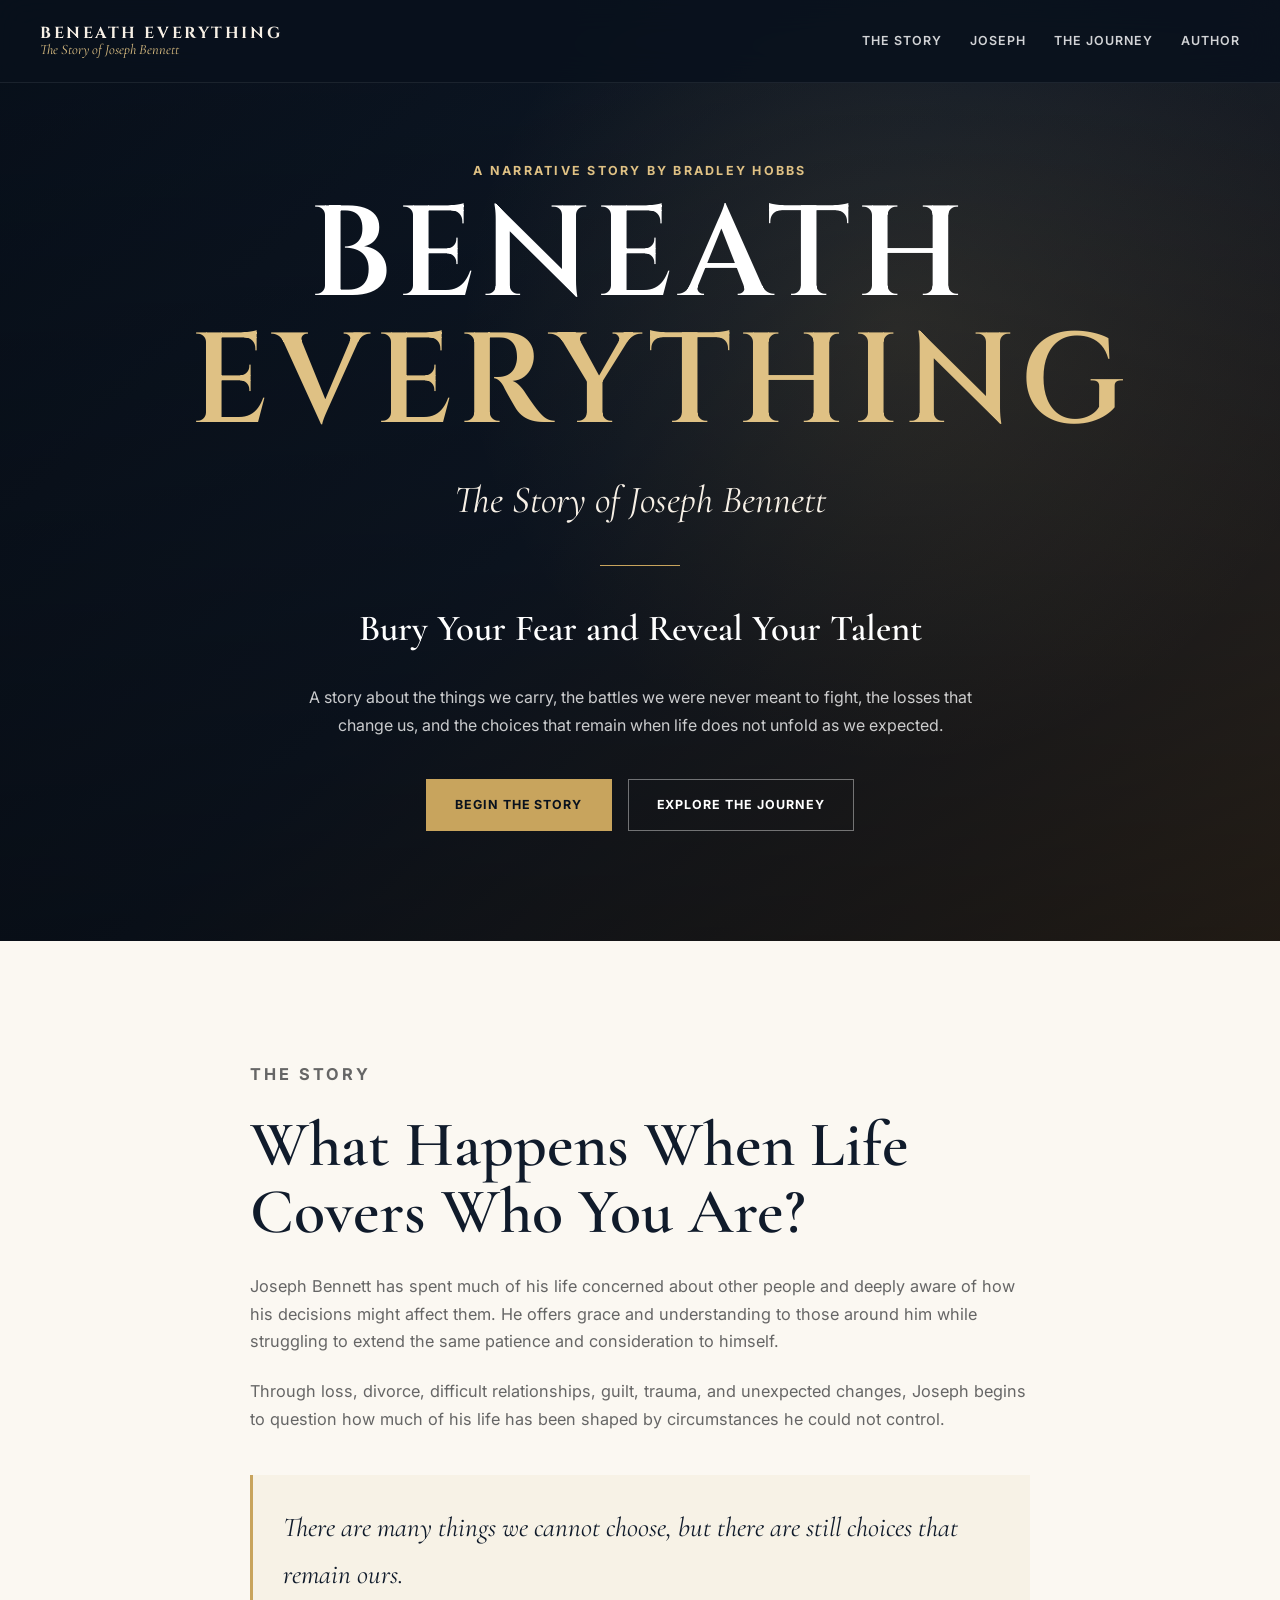
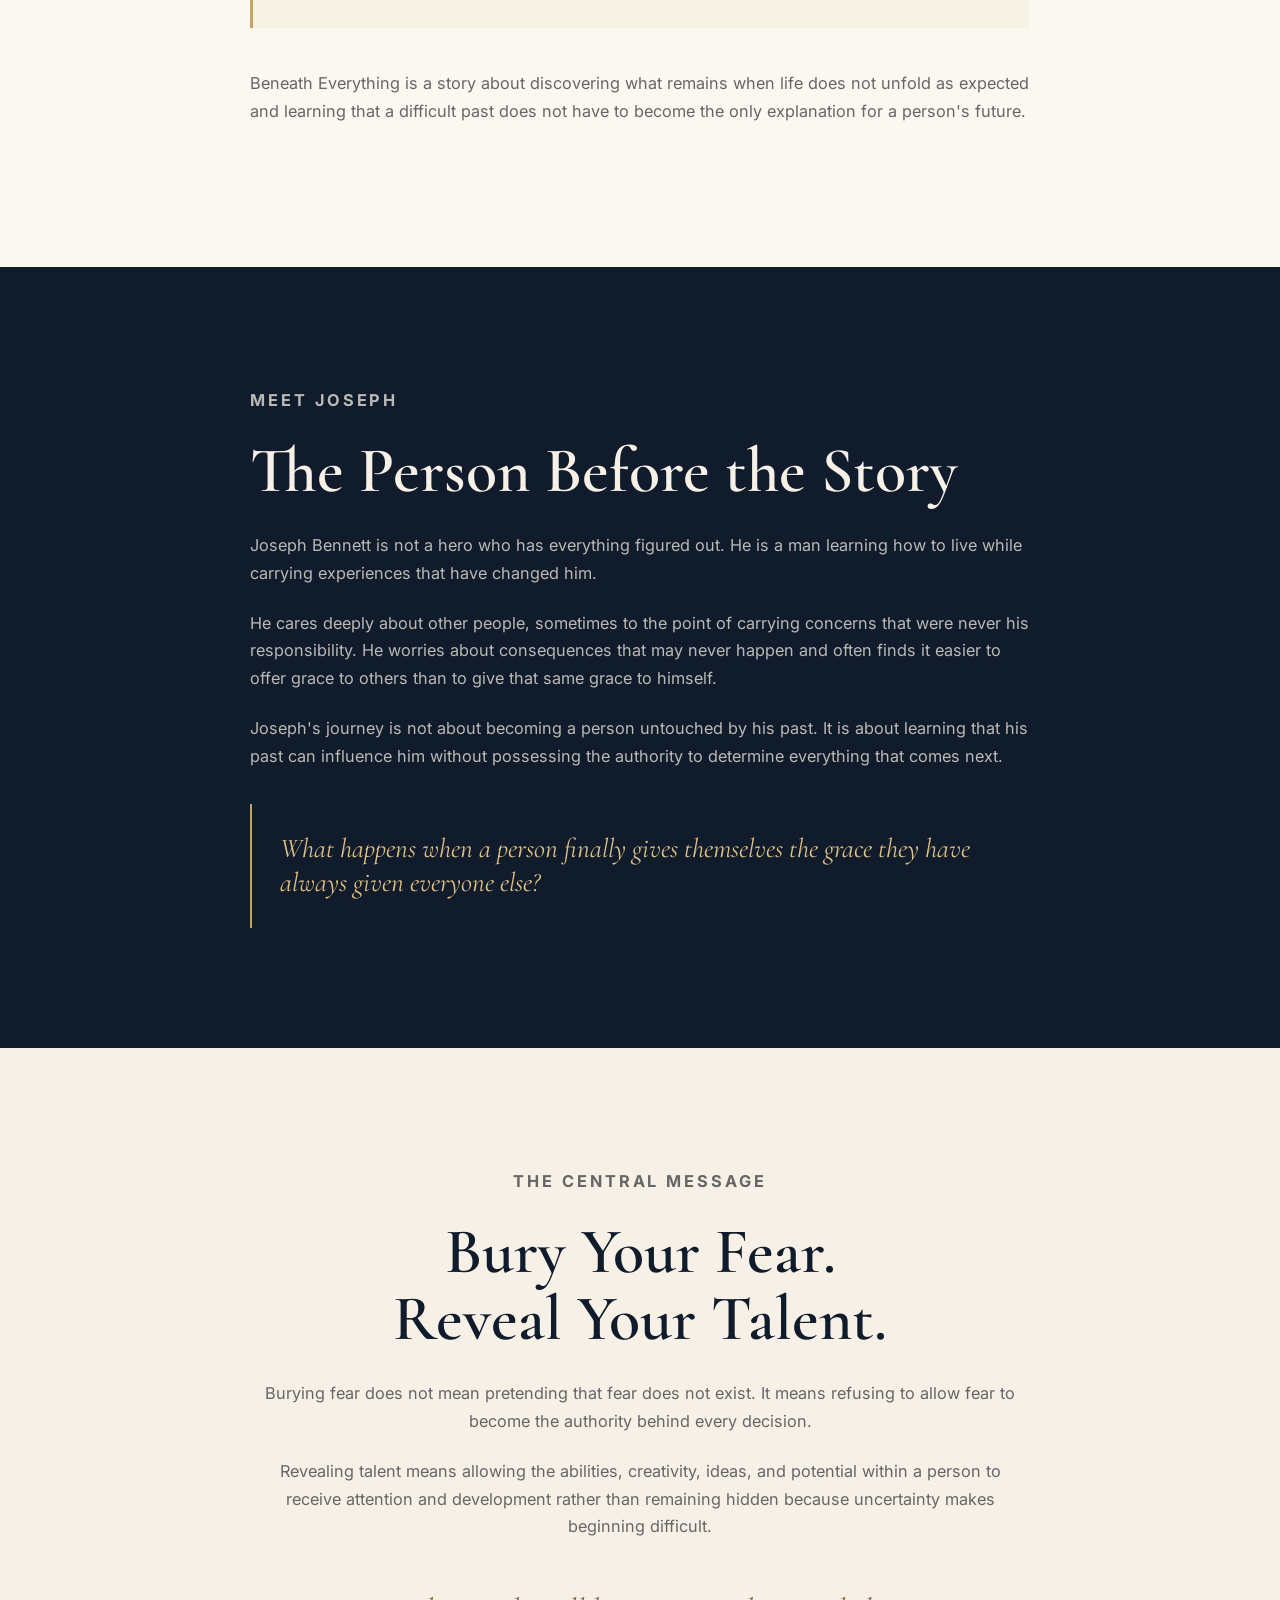
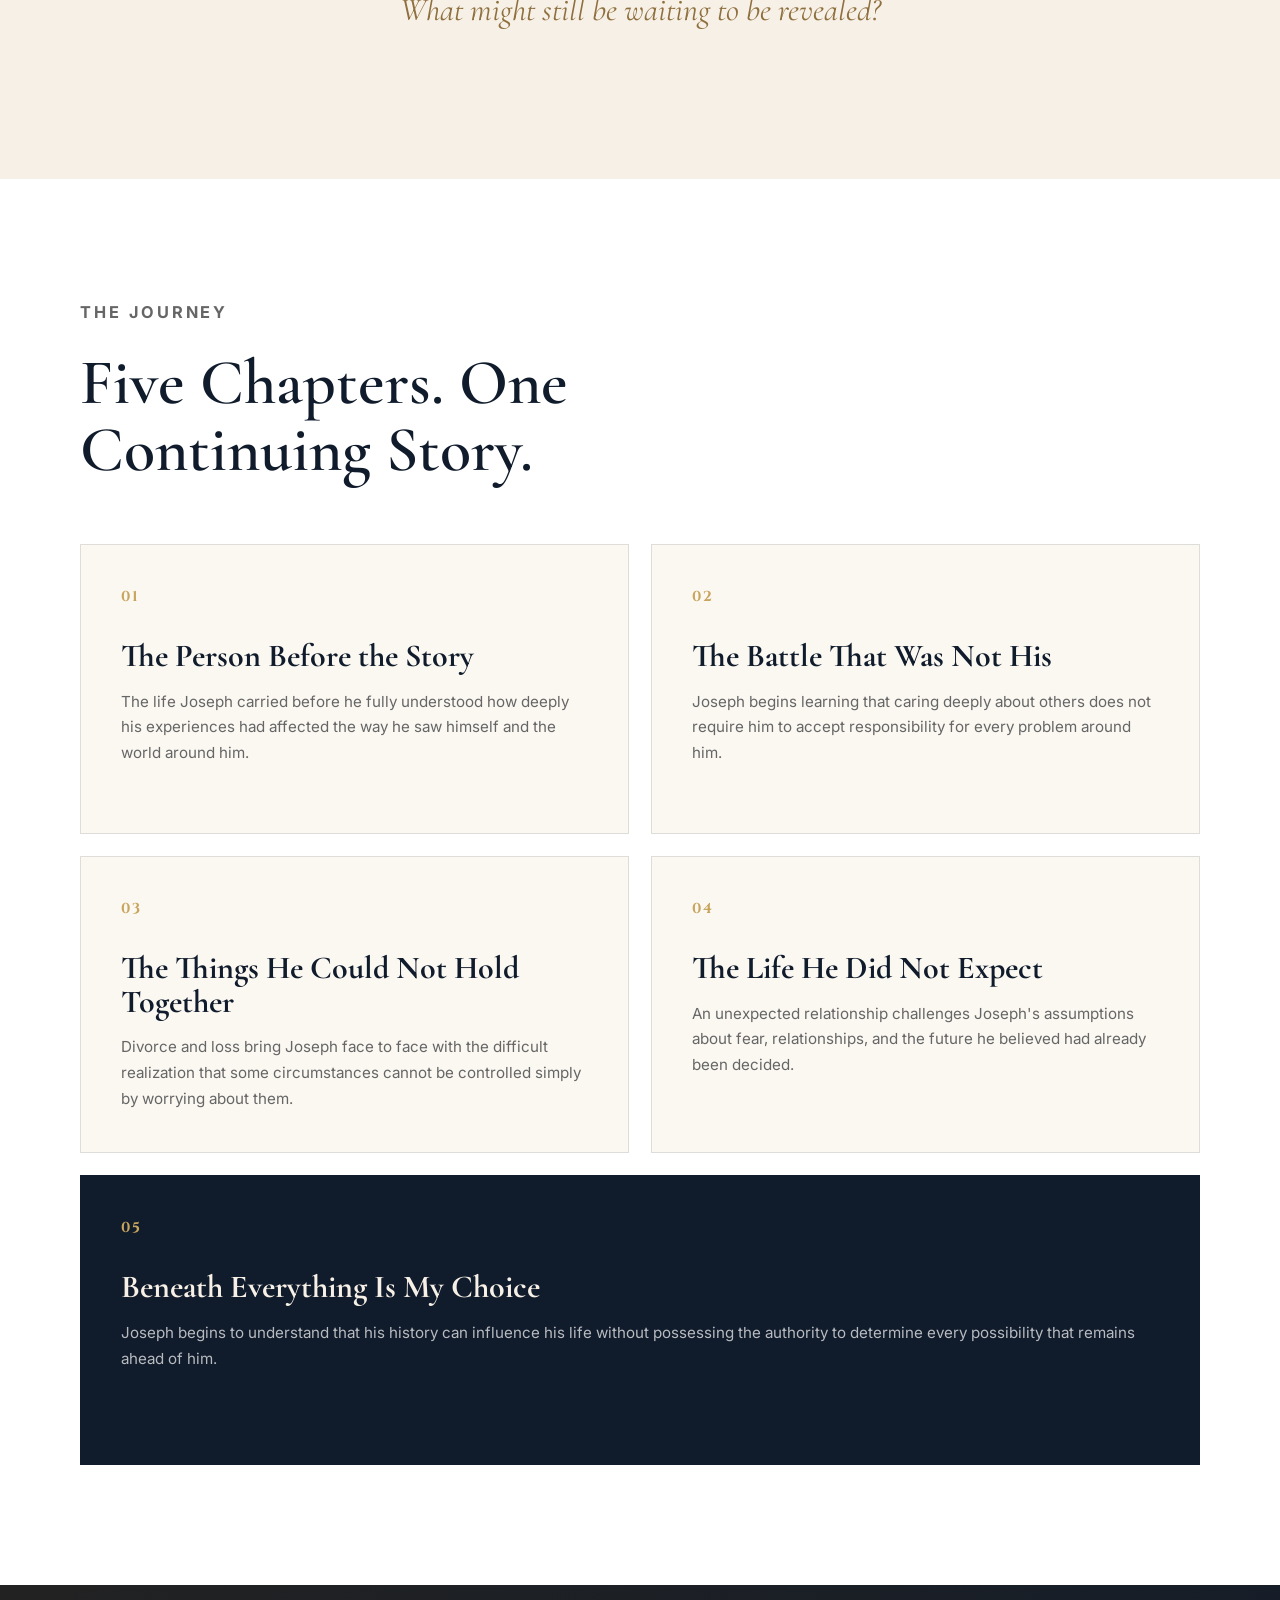
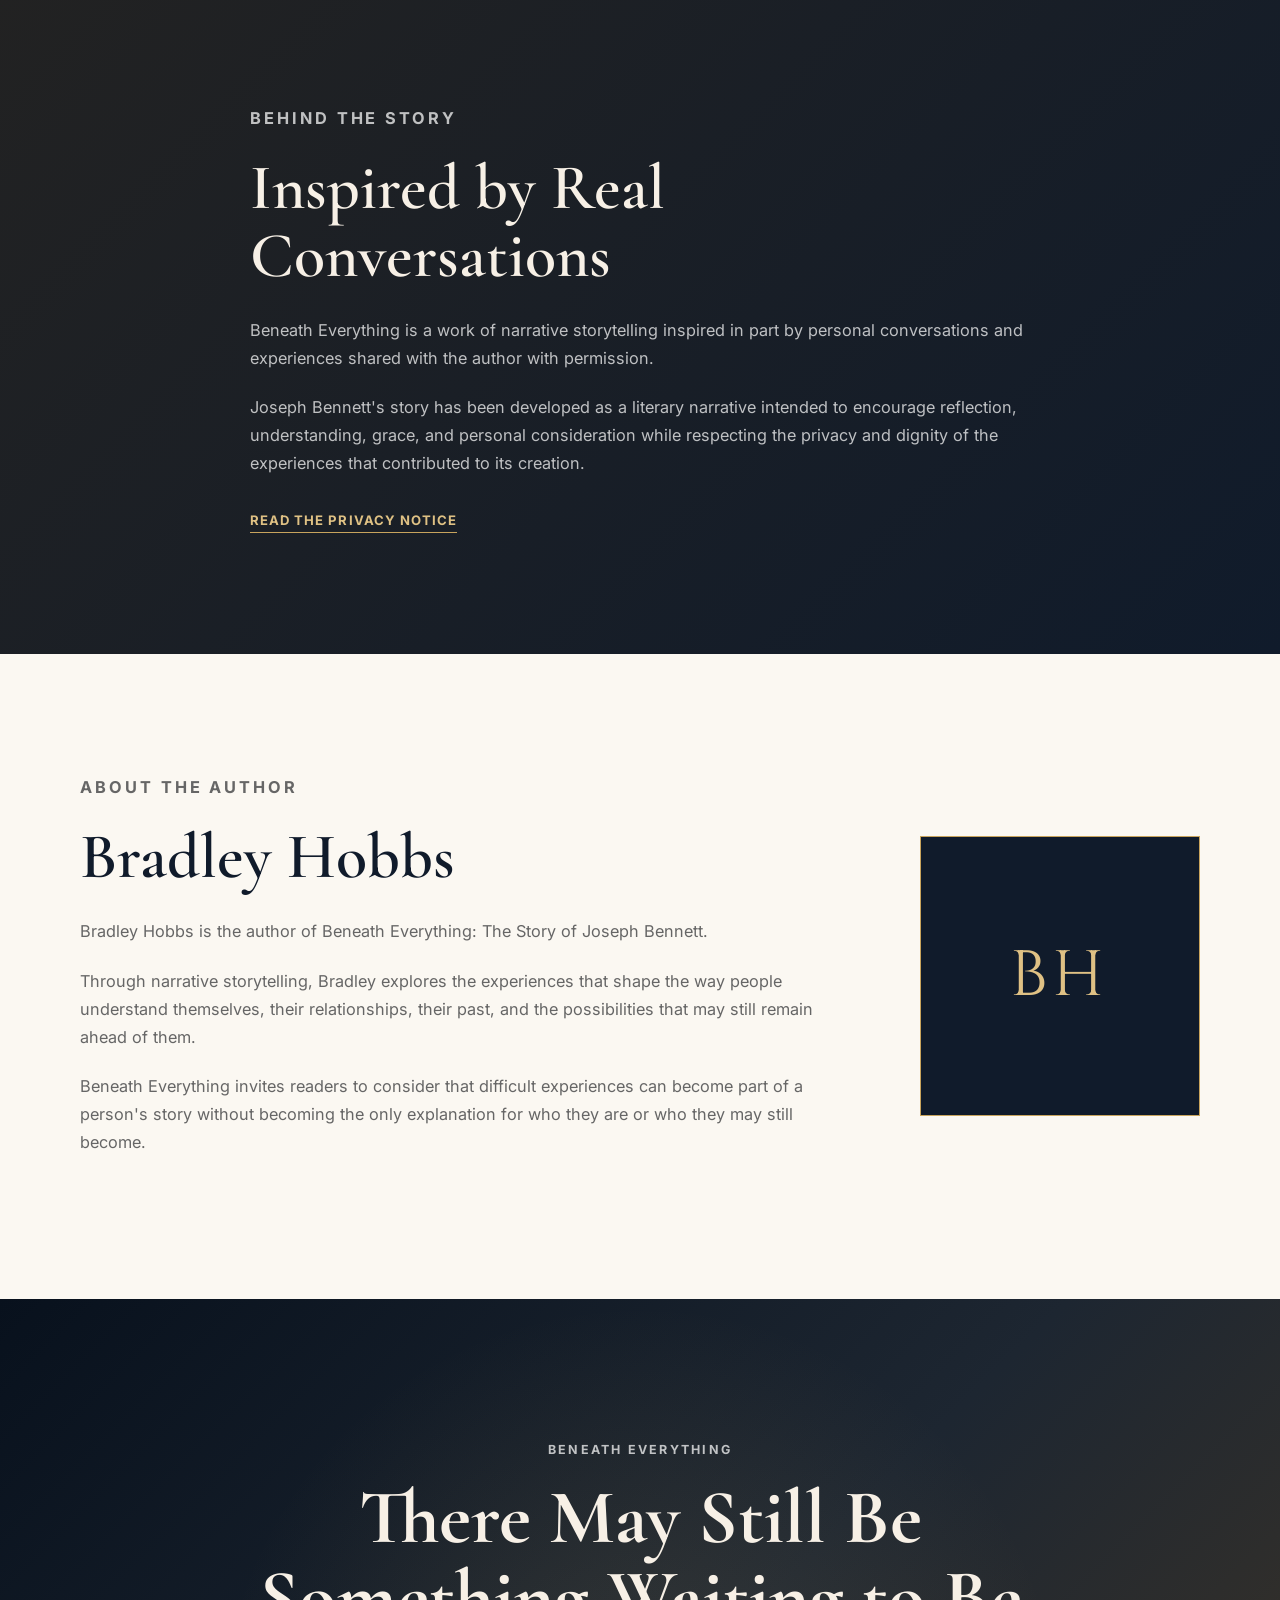
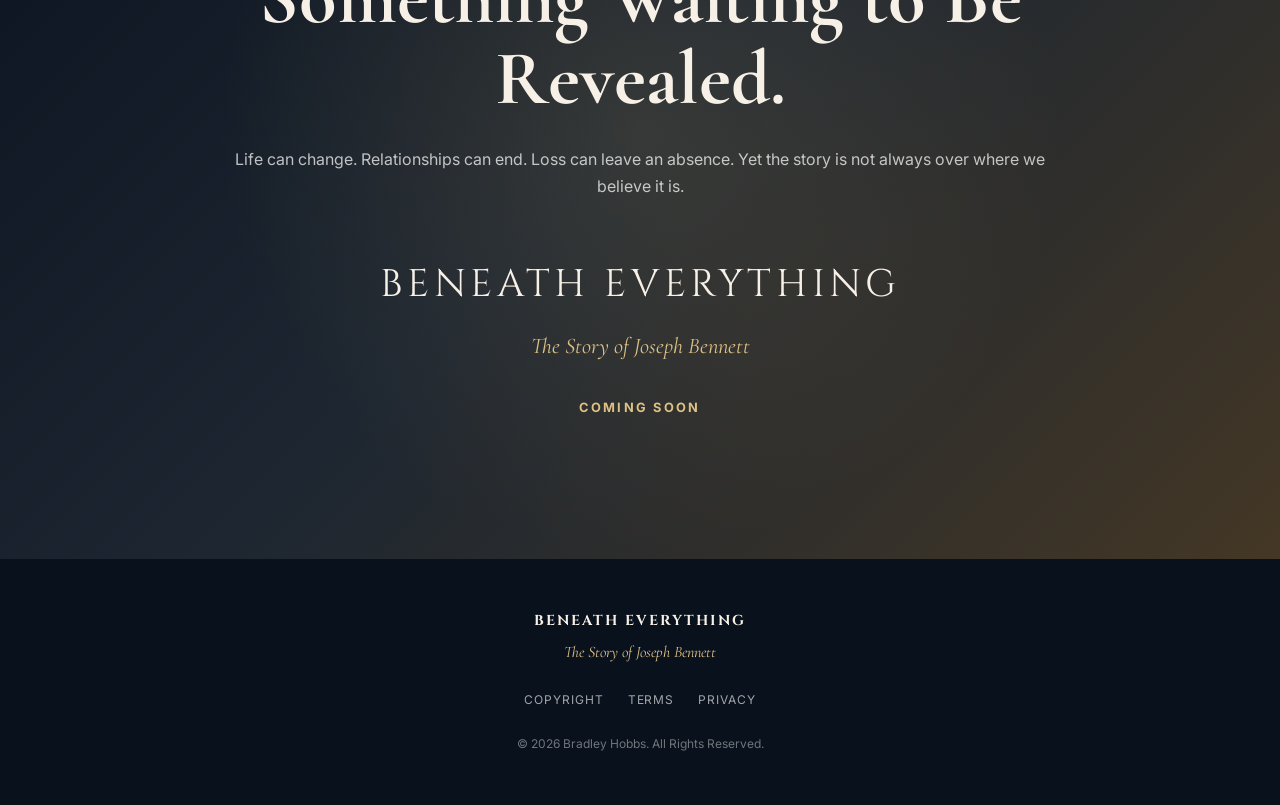
==== index.html @ e028da77 "Refactor Joseph section in index.html" ====
<!DOCTYPE html>
<html lang="en">
<head>
  <meta charset="UTF-8">

  <meta
    name="viewport"
    content="width=device-width, initial-scale=1.0">

  <title>Beneath Everything | The Story of Joseph Bennett</title>

  <meta
    name="description"
    content="Beneath Everything: The Story of Joseph Bennett is a narrative story by Bradley Hobbs about loss, grace, personal choice, and revealing the talents that remain within us.">

  <meta
    name="author"
    content="Bradley Hobbs">

  <link
    rel="preconnect"
    href="https://fonts.googleapis.com">

  <link
    rel="preconnect"
    href="https://fonts.gstatic.com"
    crossorigin>

  <link
    href="https://fonts.googleapis.com/css2?family=Cinzel:wght@400;500;600;700&family=Cormorant+Garamond:ital,wght@0,400;0,500;0,600;0,700;1,400;1,500&family=Inter:wght@400;500;600;700&display=swap"
    rel="stylesheet">

  <link
    rel="stylesheet"
    href="css/landing.css">
</head>

<body>

  <!-- ======================================================
       SITE HEADER
  ======================================================= -->

  <header class="site-header">

    <div class="nav-container">

      <a
        href="#top"
        class="site-brand"
        aria-label="Beneath Everything Home">

        <span class="brand-main">
          BENEATH EVERYTHING
        </span>

        <span class="brand-subtitle">
          The Story of Joseph Bennett
        </span>

      </a>

      <button
        class="menu-toggle"
        aria-label="Open navigation"
        aria-expanded="false">

        <span></span>
        <span></span>
        <span></span>

      </button>

      <nav
        class="site-navigation"
        aria-label="Main Navigation">

        <a href="#story">
          The Story
        </a>

        <a href="#joseph">
          Joseph
        </a>

        <a href="#journey">
          The Journey
        </a>

        <a href="#author">
          Author
        </a>

      </nav>

    </div>

  </header>


  <!-- ======================================================
       HERO
  ======================================================= -->

  <main id="top">

    <section class="hero">

      <div class="hero-overlay"></div>

      <div class="hero-content">

        <p class="hero-eyebrow">
          A Narrative Story by Bradley Hobbs
        </p>

        <h1>
          BENEATH
          <span>EVERYTHING</span>
        </h1>

        <p class="hero-subtitle">
          The Story of Joseph Bennett
        </p>

        <div class="hero-divider"></div>

        <p class="hero-message">
          Bury Your Fear and Reveal Your Talent
        </p>

        <p class="hero-description">
          A story about the things we carry, the battles we were never meant to fight, the losses that change us, and the choices that remain when life does not unfold as we expected.
        </p>

        <div class="hero-actions">

          <a
            href="#story"
            class="button button-primary">

            Begin the Story

          </a>

          <a
            href="#journey"
            class="button button-secondary">

            Explore the Journey

          </a>

        </div>

      </div>

    </section>


    <!-- ======================================================
         STORY
    ======================================================= -->

    <section
      id="story"
      class="section section-story">

      <div class="content-container narrow">

        <p class="section-eyebrow">
          The Story
        </p>

        <h2>
          What Happens When Life Covers Who You Are?
        </h2>

        <p>
          Joseph Bennett has spent much of his life concerned about other people and deeply aware of how his decisions might affect them. He offers grace and understanding to those around him while struggling to extend the same patience and consideration to himself.
        </p>

        <p>
          Through loss, divorce, difficult relationships, guilt, trauma, and unexpected changes, Joseph begins to question how much of his life has been shaped by circumstances he could not control.
        </p>

        <p class="story-highlight">
          There are many things we cannot choose, but there are still choices that remain ours.
        </p>

        <p>
          Beneath Everything is a story about discovering what remains when life does not unfold as expected and learning that a difficult past does not have to become the only explanation for a person's future.
        </p>

      </div>

    </section>


    <!-- ======================================================
     JOSEPH
======================================================= -->

<section
  id="joseph"
  class="section section-joseph">

  <div class="content-container narrow">

    <div class="joseph-content">

      <p class="section-eyebrow">
        Meet Joseph
      </p>

      <h2>
        The Person Before the Story
      </h2>

      <p>
        Joseph Bennett is not a hero who has everything figured out. He is a man learning how to live while carrying experiences that have changed him.
      </p>

      <p>
        He cares deeply about other people, sometimes to the point of carrying concerns that were never his responsibility. He worries about consequences that may never happen and often finds it easier to offer grace to others than to give that same grace to himself.
      </p>

      <p>
        Joseph's journey is not about becoming a person untouched by his past. It is about learning that his past can influence him without possessing the authority to determine everything that comes next.
      </p>

      <blockquote>
        What happens when a person finally gives themselves the grace they have always given everyone else?
      </blockquote>

    </div>

  </div>

</section>


    <!-- ======================================================
         CENTRAL MESSAGE
    ======================================================= -->

    <section class="section section-message">

      <div class="content-container narrow center">

        <p class="section-eyebrow">
          The Central Message
        </p>

        <h2>
          Bury Your Fear.<br>
          Reveal Your Talent.
        </h2>

        <p>
          Burying fear does not mean pretending that fear does not exist. It means refusing to allow fear to become the authority behind every decision.
        </p>

        <p>
          Revealing talent means allowing the abilities, creativity, ideas, and potential within a person to receive attention and development rather than remaining hidden because uncertainty makes beginning difficult.
        </p>

        <p class="message-question">
          What might still be waiting to be revealed?
        </p>

      </div>

    </section>


    <!-- ======================================================
         JOURNEY
    ======================================================= -->

    <section
      id="journey"
      class="section section-journey">

      <div class="content-container">

        <div class="section-heading">

          <p class="section-eyebrow">
            The Journey
          </p>

          <h2>
            Five Chapters. One Continuing Story.
          </h2>

        </div>

        <div class="journey-grid">

          <article class="journey-card">

            <span class="journey-number">
              01
            </span>

            <h3>
              The Person Before the Story
            </h3>

            <p>
              The life Joseph carried before he fully understood how deeply his experiences had affected the way he saw himself and the world around him.
            </p>

          </article>

          <article class="journey-card">

            <span class="journey-number">
              02
            </span>

            <h3>
              The Battle That Was Not His
            </h3>

            <p>
              Joseph begins learning that caring deeply about others does not require him to accept responsibility for every problem around him.
            </p>

          </article>

          <article class="journey-card">

            <span class="journey-number">
              03
            </span>

            <h3>
              The Things He Could Not Hold Together
            </h3>

            <p>
              Divorce and loss bring Joseph face to face with the difficult realization that some circumstances cannot be controlled simply by worrying about them.
            </p>

          </article>

          <article class="journey-card">

            <span class="journey-number">
              04
            </span>

            <h3>
              The Life He Did Not Expect
            </h3>

            <p>
              An unexpected relationship challenges Joseph's assumptions about fear, relationships, and the future he believed had already been decided.
            </p>

          </article>

          <article class="journey-card journey-card-featured">

            <span class="journey-number">
              05
            </span>

            <h3>
              Beneath Everything Is My Choice
            </h3>

            <p>
              Joseph begins to understand that his history can influence his life without possessing the authority to determine every possibility that remains ahead of him.
            </p>

          </article>

        </div>

      </div>

    </section>


    <!-- ======================================================
         STORY BACKGROUND
    ======================================================= -->

    <section class="section section-background">

      <div class="content-container narrow">

        <p class="section-eyebrow">
          Behind the Story
        </p>

        <h2>
          Inspired by Real Conversations
        </h2>

        <p>
          Beneath Everything is a work of narrative storytelling inspired in part by personal conversations and experiences shared with the author with permission.
        </p>

        <p>
          Joseph Bennett's story has been developed as a literary narrative intended to encourage reflection, understanding, grace, and personal consideration while respecting the privacy and dignity of the experiences that contributed to its creation.
        </p>

        <a
          href="privacy.md"
          class="text-link">

          Read the Privacy Notice

        </a>

      </div>

    </section>


    <!-- ======================================================
         AUTHOR
    ======================================================= -->

    <section
      id="author"
      class="section section-author">

      <div class="content-container author-layout">

        <div class="author-content">

          <p class="section-eyebrow">
            About the Author
          </p>

          <h2>
            Bradley Hobbs
          </h2>

          <p>
            Bradley Hobbs is the author of Beneath Everything: The Story of Joseph Bennett.
          </p>

          <p>
            Through narrative storytelling, Bradley explores the experiences that shape the way people understand themselves, their relationships, their past, and the possibilities that may still remain ahead of them.
          </p>

          <p>
            Beneath Everything invites readers to consider that difficult experiences can become part of a person's story without becoming the only explanation for who they are or who they may still become.
          </p>

        </div>

        <div class="author-mark">

          <span>
            BH
          </span>

        </div>

      </div>

    </section>


    <!-- ======================================================
         FINAL CTA
    ======================================================= -->

    <section class="final-section">

      <div class="final-overlay"></div>

      <div class="final-content">

        <p class="section-eyebrow">
          Beneath Everything
        </p>

        <h2>
          There May Still Be Something Waiting to Be Revealed.
        </h2>

        <p>
          Life can change. Relationships can end. Loss can leave an absence. Yet the story is not always over where we believe it is.
        </p>

        <div class="final-title">

          <span>
            BENEATH EVERYTHING
          </span>

          <small>
            The Story of Joseph Bennett
          </small>

        </div>

        <p class="coming-soon">
          Coming Soon
        </p>

      </div>

    </section>

  </main>


  <!-- ======================================================
       FOOTER
  ======================================================= -->

  <footer class="site-footer">

    <div class="content-container footer-content">

      <div class="footer-brand">

        <strong>
          BENEATH EVERYTHING
        </strong>

        <span>
          The Story of Joseph Bennett
        </span>

      </div>

      <div class="footer-links">

        <a href="copyright.md">
          Copyright
        </a>

        <a href="terms.md">
          Terms
        </a>

        <a href="privacy.md">
          Privacy
        </a>

      </div>

      <p class="footer-copyright">
        © 2026 Bradley Hobbs. All Rights Reserved.
      </p>

    </div>

  </footer>


  <!-- ======================================================
       LANDING PAGE JAVASCRIPT
  ======================================================= -->

  <script src="js/landing.js"></script>

</body>
</html>
---- css/landing.css ----
/* =========================================================
   BENEATH EVERYTHING
   LANDING PAGE STYLESHEET

   Author: Bradley Hobbs
   File: css/landing.css
   Version: 1.0
========================================================= */


/* =========================================================
   ROOT
========================================================= */

:root {
  --navy: #101b2b;
  --navy-deep: #09111d;
  --charcoal: #222222;
  --charcoal-soft: #343434;

  --ivory: #f7f0e6;
  --ivory-soft: #fbf8f2;

  --gold: #c8a45d;
  --gold-light: #dfc184;
  --bronze: #8e6f3e;

  --white: #ffffff;
  --text: #2a2a2a;
  --text-soft: #666666;

  --border: rgba(16, 27, 43, 0.12);

  --shadow-small:
    0 10px 30px rgba(0, 0, 0, 0.08);

  --shadow-large:
    0 30px 80px rgba(0, 0, 0, 0.18);

  --transition:
    0.3s ease;
}


/* =========================================================
   RESET
========================================================= */

* {
  box-sizing: border-box;
  margin: 0;
  padding: 0;
}

html {
  scroll-behavior: smooth;
}

body {
  background: var(--ivory-soft);
  color: var(--text);
  font-family: "Inter", sans-serif;
  line-height: 1.7;
  overflow-x: hidden;
}

img {
  display: block;
  max-width: 100%;
}

a {
  color: inherit;
  text-decoration: none;
}

button {
  font: inherit;
}


/* =========================================================
   GLOBAL CONTAINERS
========================================================= */

.content-container {
  width: min(1120px, calc(100% - 48px));
  margin: 0 auto;
}

.content-container.narrow {
  width: min(780px, calc(100% - 48px));
}

.center {
  text-align: center;
}


/* =========================================================
   HEADER
========================================================= */

.site-header {
  position: fixed;
  top: 0;
  left: 0;
  z-index: 1000;

  width: 100%;

  background:
    rgba(9, 17, 29, 0.86);

  backdrop-filter:
    blur(16px);

  border-bottom:
    1px solid rgba(255, 255, 255, 0.08);

  transition:
    background var(--transition),
    box-shadow var(--transition);
}

.site-header.scrolled {
  background:
    rgba(9, 17, 29, 0.97);

  box-shadow:
    0 10px 35px rgba(0, 0, 0, 0.2);
}

.nav-container {
  width: min(1200px, calc(100% - 48px));
  margin: 0 auto;

  min-height: 82px;

  display: flex;
  align-items: center;
  justify-content: space-between;

  gap: 32px;
}


/* =========================================================
   BRAND
========================================================= */

.site-brand {
  display: flex;
  flex-direction: column;

  gap: 2px;

  line-height: 1;
}

.brand-main {
  color: var(--ivory);

  font-family:
    "Cinzel",
    serif;

  font-size: 1rem;

  font-weight: 700;

  letter-spacing:
    0.16em;
}

.brand-subtitle {
  color: var(--gold-light);

  font-family:
    "Cormorant Garamond",
    serif;

  font-size: 0.9rem;

  font-style: italic;
}


/* =========================================================
   NAVIGATION
========================================================= */

.site-navigation {
  display: flex;
  align-items: center;

  gap: 28px;
}

.site-navigation a {
  position: relative;

  color: rgba(255, 255, 255, 0.82);

  font-size: 0.78rem;

  font-weight: 600;

  letter-spacing:
    0.08em;

  text-transform:
    uppercase;

  transition:
    color var(--transition);
}

.site-navigation a::after {
  content: "";

  position: absolute;

  left: 0;
  bottom: -8px;

  width: 0;
  height: 1px;

  background: var(--gold);

  transition:
    width var(--transition);
}

.site-navigation a:hover {
  color: var(--white);
}

.site-navigation a:hover::after {
  width: 100%;
}


/* =========================================================
   MOBILE MENU BUTTON
========================================================= */

.menu-toggle {
  display: none;

  width: 46px;
  height: 46px;

  border: 1px solid rgba(255, 255, 255, 0.18);

  background: transparent;

  cursor: pointer;

  padding: 10px;
}

.menu-toggle span {
  display: block;

  width: 100%;
  height: 2px;

  margin: 5px 0;

  background: var(--ivory);

  transition:
    transform var(--transition),
    opacity var(--transition);
}


/* =========================================================
   HERO
========================================================= */

.hero {
  position: relative;

  min-height: 100vh;

  display: flex;
  align-items: center;
  justify-content: center;

  padding:
    160px 24px 110px;

  background:
    linear-gradient(
      135deg,
      #08111d 0%,
      #101b2b 48%,
      #3b3025 100%
    );

  overflow: hidden;
}

.hero::before {
  content: "";

  position: absolute;

  inset: 0;

  background:
    radial-gradient(
      circle at 70% 35%,
      rgba(200, 164, 93, 0.18),
      transparent 40%
    );
}

.hero-overlay {
  position: absolute;

  inset: 0;

  background:
    linear-gradient(
      180deg,
      rgba(0, 0, 0, 0.1),
      rgba(0, 0, 0, 0.45)
    );
}

.hero-content {
  position: relative;
  z-index: 2;

  width: min(900px, 100%);

  text-align: center;

  color: var(--white);
}


/* =========================================================
   HERO TEXT
========================================================= */

.hero-eyebrow,
.section-eyebrow {
  margin-bottom: 18px;

  color: var(--gold-light);

  font-size: 0.78rem;

  font-weight: 700;

  letter-spacing:
    0.18em;

  text-transform:
    uppercase;
}

.hero h1 {
  font-family:
    "Cinzel",
    serif;

  font-size:
    clamp(3.5rem, 10vw, 8rem);

  font-weight: 600;

  line-height: 0.9;

  letter-spacing:
    0.05em;
}

.hero h1 span {
  display: block;

  margin-top: 12px;

  color: var(--gold-light);
}

.hero-subtitle {
  margin-top: 26px;

  color: var(--ivory);

  font-family:
    "Cormorant Garamond",
    serif;

  font-size:
    clamp(1.6rem, 3vw, 2.4rem);

  font-style: italic;
}

.hero-divider {
  width: 80px;
  height: 1px;

  margin:
    32px auto;

  background:
    var(--gold);
}

.hero-message {
  font-family:
    "Cormorant Garamond",
    serif;

  font-size:
    clamp(1.6rem, 3vw, 2.3rem);

  font-weight: 600;
}

.hero-description {
  width: min(680px, 100%);

  margin:
    24px auto 0;

  color:
    rgba(255, 255, 255, 0.78);

  font-size:
    1rem;
}


/* =========================================================
   BUTTONS
========================================================= */

.hero-actions {
  display: flex;

  justify-content: center;

  flex-wrap: wrap;

  gap: 16px;

  margin-top: 40px;
}

.button {
  display: inline-flex;

  align-items: center;
  justify-content: center;

  min-height: 52px;

  padding:
    0 28px;

  border:
    1px solid transparent;

  font-size: 0.78rem;

  font-weight: 700;

  letter-spacing:
    0.08em;

  text-transform:
    uppercase;

  transition:
    transform var(--transition),
    background var(--transition),
    color var(--transition),
    border var(--transition);
}

.button:hover {
  transform:
    translateY(-3px);
}

.button-primary {
  background:
    var(--gold);

  color:
    var(--navy-deep);
}

.button-primary:hover {
  background:
    var(--gold-light);
}

.button-secondary {
  border-color:
    rgba(255, 255, 255, 0.4);

  color:
    var(--white);
}

.button-secondary:hover {
  background:
    rgba(255, 255, 255, 0.1);
}


/* =========================================================
   SECTIONS
========================================================= */

.section {
  padding:
    120px 0;
}

.section h2 {
  margin-bottom: 28px;

  color:
    var(--navy);

  font-family:
    "Cormorant Garamond",
    serif;

  font-size:
    clamp(2.6rem, 5vw, 4.5rem);

  font-weight: 600;

  line-height: 1.05;
}

.section p {
  margin-bottom: 22px;

  color:
    var(--text-soft);

  font-size:
    1.02rem;
}


/* =========================================================
   STORY
========================================================= */

.section-story {
  background:
    var(--ivory-soft);
}

.story-highlight {
  margin:
    42px 0 !important;

  padding:
    30px;

  border-left:
    3px solid var(--gold);

  background:
    rgba(200, 164, 93, 0.08);

  color:
    var(--navy) !important;

  font-family:
    "Cormorant Garamond",
    serif;

  font-size:
    1.7rem !important;

  font-style:
    italic;
}


/* =========================================================
   JOSEPH
========================================================= */

.section-joseph {
  background:
    var(--navy);
}

.joseph-layout {
  display: grid;

  grid-template-columns:
    1.2fr 0.8fr;

  align-items: center;

  gap: 80px;
}

.section-joseph h2 {
  color:
    var(--ivory);
}

.section-joseph p {
  color:
    rgba(247, 240, 230, 0.74);
}

.section-joseph blockquote {
  margin-top:
    34px;

  padding:
    28px 0 28px 28px;

  border-left:
    2px solid var(--gold);

  color:
    var(--gold-light);

  font-family:
    "Cormorant Garamond",
    serif;

  font-size:
    1.7rem;

  font-style:
    italic;

  line-height:
    1.25;
}

.portrait-placeholder {
  min-height:
    520px;

  display: flex;

  align-items: flex-end;

  justify-content: center;

  padding:
    34px;

  background:
    linear-gradient(
      135deg,
      rgba(255, 255, 255, 0.08),
      rgba(200, 164, 93, 0.12)
    );

  border:
    1px solid rgba(255, 255, 255, 0.12);

  box-shadow:
    var(--shadow-large);
}

.portrait-placeholder span {
  color:
    var(--gold-light);

  font-family:
    "Cinzel",
    serif;

  font-size:
    0.8rem;

  letter-spacing:
    0.16em;

  text-transform:
    uppercase;
}


/* =========================================================
   CENTRAL MESSAGE
========================================================= */

.section-message {
  background:
    var(--ivory);
}

.section-message h2 {
  color:
    var(--navy);
}

.message-question {
  margin-top:
    42px !important;

  color:
    var(--bronze) !important;

  font-family:
    "Cormorant Garamond",
    serif;

  font-size:
    2rem !important;

  font-style:
    italic;
}


/* =========================================================
   JOURNEY
========================================================= */

.section-journey {
  background:
    var(--white);
}

.section-heading {
  width:
    min(760px, 100%);

  margin-bottom:
    60px;
}

.journey-grid {
  display: grid;

  grid-template-columns:
    repeat(2, 1fr);

  gap:
    22px;
}

.journey-card {
  position: relative;

  min-height:
    290px;

  padding:
    40px;

  background:
    var(--ivory-soft);

  border:
    1px solid var(--border);

  transition:
    transform var(--transition),
    box-shadow var(--transition);
}

.journey-card:hover {
  transform:
    translateY(-6px);

  box-shadow:
    var(--shadow-small);
}

.journey-number {
  display: block;

  margin-bottom:
    30px;

  color:
    var(--gold);

  font-family:
    "Cinzel",
    serif;

  font-size:
    0.9rem;

  font-weight:
    700;

  letter-spacing:
    0.14em;
}

.journey-card h3 {
  margin-bottom:
    16px;

  color:
    var(--navy);

  font-family:
    "Cormorant Garamond",
    serif;

  font-size:
    2rem;

  line-height:
    1.05;
}

.journey-card p {
  margin:
    0;

  font-size:
    0.95rem;
}

.journey-card-featured {
  grid-column:
    1 / -1;

  background:
    var(--navy);
}

.journey-card-featured h3 {
  color:
    var(--ivory);
}

.journey-card-featured p {
  color:
    rgba(255, 255, 255, 0.7);
}


/* =========================================================
   BACKGROUND
========================================================= */

.section-background {
  background:
    linear-gradient(
      135deg,
      var(--charcoal),
      var(--navy)
    );
}

.section-background h2 {
  color:
    var(--ivory);
}

.section-background p {
  color:
    rgba(255, 255, 255, 0.72);
}

.text-link {
  display:
    inline-block;

  margin-top:
    10px;

  color:
    var(--gold-light);

  font-size:
    0.82rem;

  font-weight:
    700;

  letter-spacing:
    0.08em;

  text-transform:
    uppercase;

  border-bottom:
    1px solid var(--gold);
}


/* =========================================================
   AUTHOR
========================================================= */

.section-author {
  background:
    var(--ivory-soft);
}

.author-layout {
  display: grid;

  grid-template-columns:
    1fr 280px;

  align-items: center;

  gap:
    80px;
}

.author-mark {
  aspect-ratio:
    1;

  display: grid;

  place-items:
    center;

  border:
    1px solid var(--gold);

  background:
    var(--navy);
}

.author-mark span {
  color:
    var(--gold-light);

  font-family:
    "Cinzel",
    serif;

  font-size:
    4rem;

  letter-spacing:
    0.08em;
}


/* =========================================================
   FINAL SECTION
========================================================= */

.final-section {
  position: relative;

  padding:
    140px 24px;

  text-align:
    center;

  background:
    linear-gradient(
      135deg,
      #08111d,
      #1d2631,
      #443725
    );

  overflow:
    hidden;
}

.final-overlay {
  position: absolute;

  inset: 0;

  background:
    radial-gradient(
      circle at center,
      rgba(200, 164, 93, 0.15),
      transparent 55%
    );
}

.final-content {
  position: relative;

  z-index: 2;

  width:
    min(820px, 100%);

  margin:
    0 auto;
}

.final-content h2 {
  margin-bottom:
    26px;

  color:
    var(--ivory);

  font-family:
    "Cormorant Garamond",
    serif;

  font-size:
    clamp(2.8rem, 6vw, 5rem);

  line-height:
    1.05;
}

.final-content p {
  color:
    rgba(255, 255, 255, 0.72);
}

.final-title {
  margin-top:
    52px;

  display: flex;

  flex-direction:
    column;

  gap:
    10px;
}

.final-title span {
  color:
    var(--ivory);

  font-family:
    "Cinzel",
    serif;

  font-size:
    clamp(1.5rem, 3vw, 2.4rem);

  letter-spacing:
    0.12em;
}

.final-title small {
  color:
    var(--gold-light);

  font-family:
    "Cormorant Garamond",
    serif;

  font-size:
    1.4rem;

  font-style:
    italic;
}

.coming-soon {
  margin-top:
    32px;

  color:
    var(--gold-light) !important;

  font-size:
    0.8rem !important;

  font-weight:
    700;

  letter-spacing:
    0.18em;

  text-transform:
    uppercase;
}


/* =========================================================
   FOOTER
========================================================= */

.site-footer {
  padding:
    50px 0;

  background:
    var(--navy-deep);

  color:
    var(--ivory);
}

.footer-content {
  display: flex;

  flex-direction:
    column;

  align-items:
    center;

  text-align:
    center;

  gap:
    24px;
}

.footer-brand {
  display: flex;

  flex-direction:
    column;

  gap:
    5px;
}

.footer-brand strong {
  font-family:
    "Cinzel",
    serif;

  font-size:
    0.9rem;

  letter-spacing:
    0.14em;
}

.footer-brand span {
  color:
    var(--gold-light);

  font-family:
    "Cormorant Garamond",
    serif;

  font-style:
    italic;
}

.footer-links {
  display: flex;

  flex-wrap:
    wrap;

  justify-content:
    center;

  gap:
    24px;
}

.footer-links a {
  color:
    rgba(255, 255, 255, 0.62);

  font-size:
    0.75rem;

  letter-spacing:
    0.08em;

  text-transform:
    uppercase;

  transition:
    color var(--transition);
}

.footer-links a:hover {
  color:
    var(--gold-light);
}

.footer-copyright {
  color:
    rgba(255, 255, 255, 0.42);

  font-size:
    0.75rem;
}


/* =========================================================
   MOBILE
========================================================= */

@media (max-width: 900px) {

  .joseph-layout,
  .author-layout {
    grid-template-columns:
      1fr;

    gap:
      50px;
  }

  .portrait-placeholder {
    min-height:
      420px;
  }

  .author-mark {
    width:
      min(280px, 100%);

    margin:
      0 auto;
  }

}


@media (max-width: 760px) {

  .nav-container {
    min-height:
      72px;
  }

  .menu-toggle {
    display:
      block;

    position:
      relative;

    z-index:
      1002;
  }

  .site-navigation {
    position:
      fixed;

    top:
      0;

    right:
      0;

    width:
      min(320px, 82vw);

    height:
      100vh;

    padding:
      110px 40px 40px;

    display:
      flex;

    flex-direction:
      column;

    align-items:
      flex-start;

    justify-content:
      flex-start;

    gap:
      28px;

    background:
      var(--navy-deep);

    transform:
      translateX(100%);

    transition:
      transform 0.35s ease;

    box-shadow:
      -20px 0 60px rgba(0, 0, 0, 0.3);
  }

  .site-navigation.active {
    transform:
      translateX(0);
  }

  .site-navigation a {
    font-size:
      0.9rem;
  }

  .menu-toggle.active span:nth-child(1) {
    transform:
      translateY(7px) rotate(45deg);
  }

  .menu-toggle.active span:nth-child(2) {
    opacity:
      0;
  }

  .menu-toggle.active span:nth-child(3) {
    transform:
      translateY(-7px) rotate(-45deg);
  }

  .section {
    padding:
      90px 0;
  }

  .journey-grid {
    grid-template-columns:
      1fr;
  }

  .journey-card-featured {
    grid-column:
      auto;
  }

}


@media (max-width: 560px) {

  .content-container,
  .content-container.narrow {
    width:
      min(100% - 32px, 100%);
  }

  .nav-container {
    width:
      min(100% - 32px, 100%);
  }

  .brand-main {
    font-size:
      0.78rem;
  }

  .brand-subtitle {
    font-size:
      0.78rem;
  }

  .hero {
    padding:
      140px 16px 90px;
  }

  .hero h1 {
    font-size:
      clamp(2.8rem, 15vw, 4.5rem);
  }

  .hero-actions {
    flex-direction:
      column;

    width:
      100%;
  }

  .button {
    width:
      100%;
  }

  .journey-card {
    padding:
      30px;
  }

  .portrait-placeholder {
    min-height:
      340px;
  }

  .section-joseph blockquote {
    padding-left:
      20px;

    font-size:
      1.45rem;
  }

  .final-section {
    padding:
      100px 16px;
  }

}
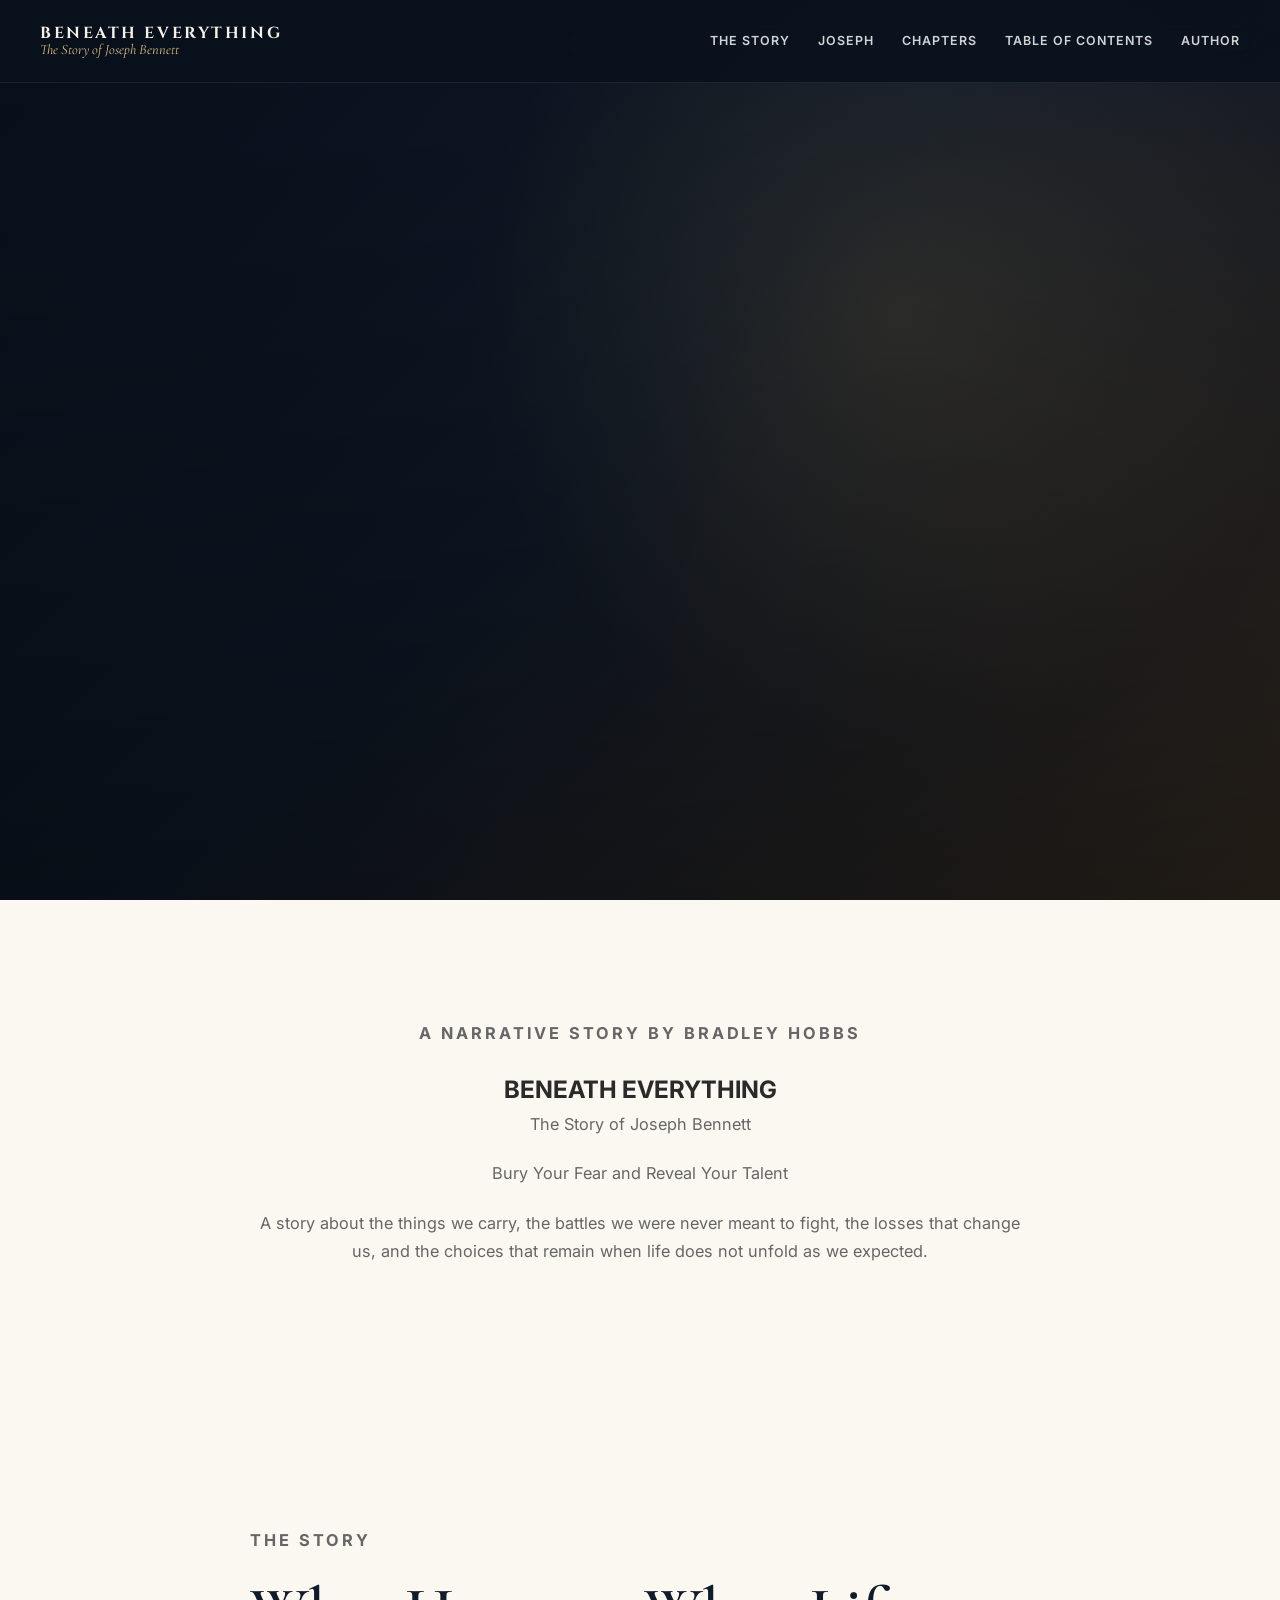
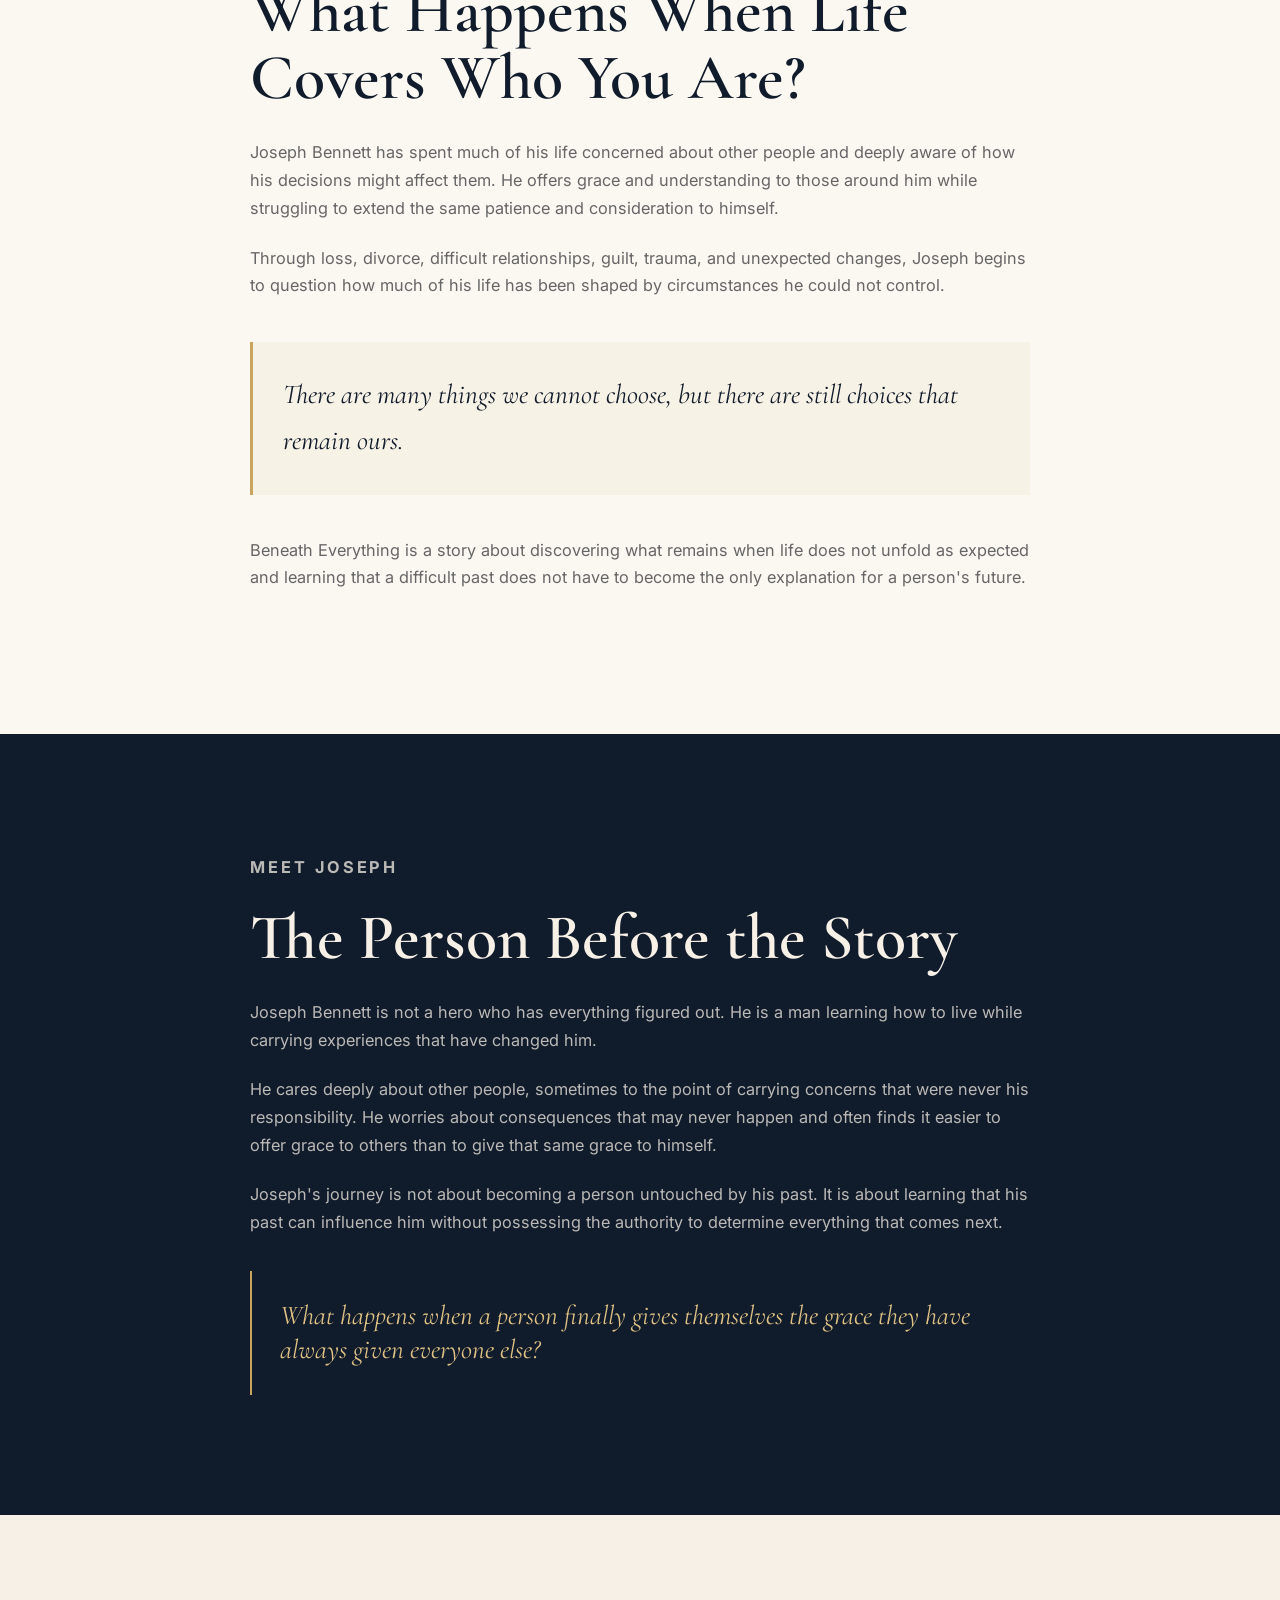
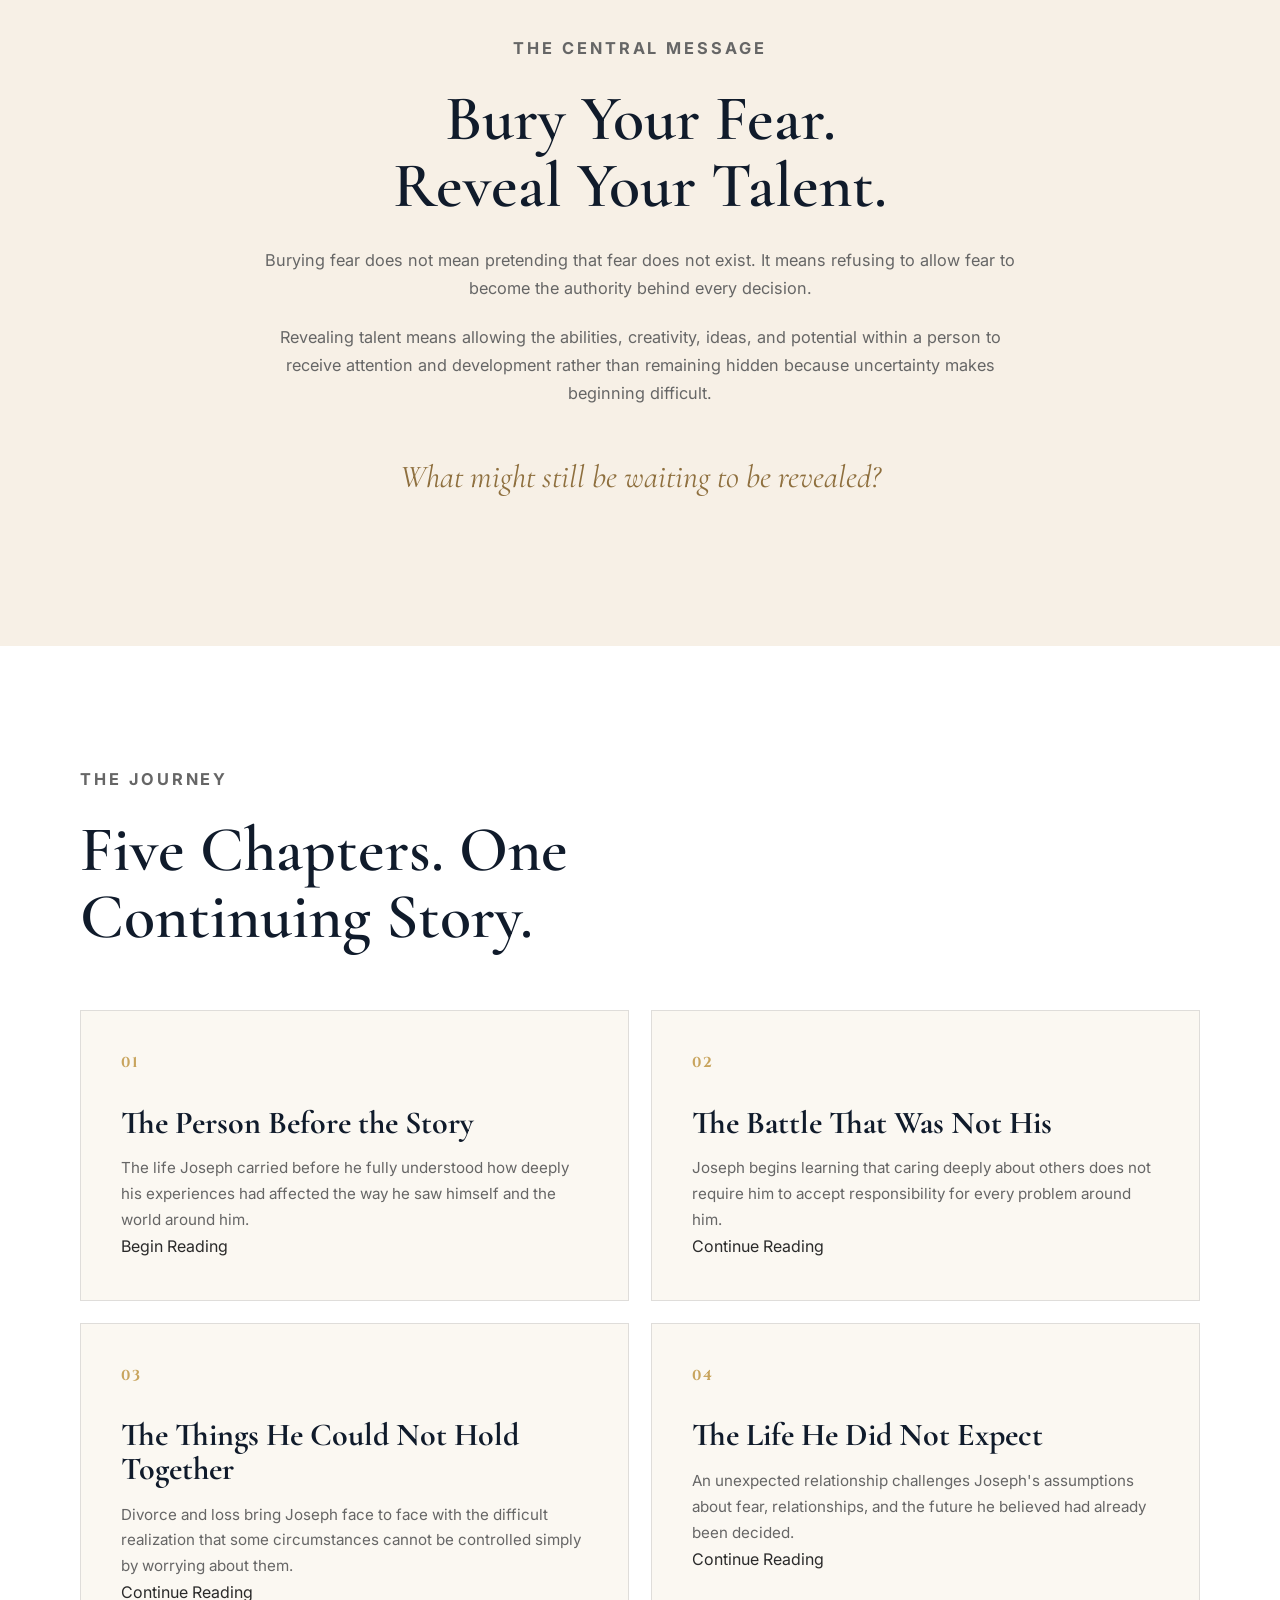
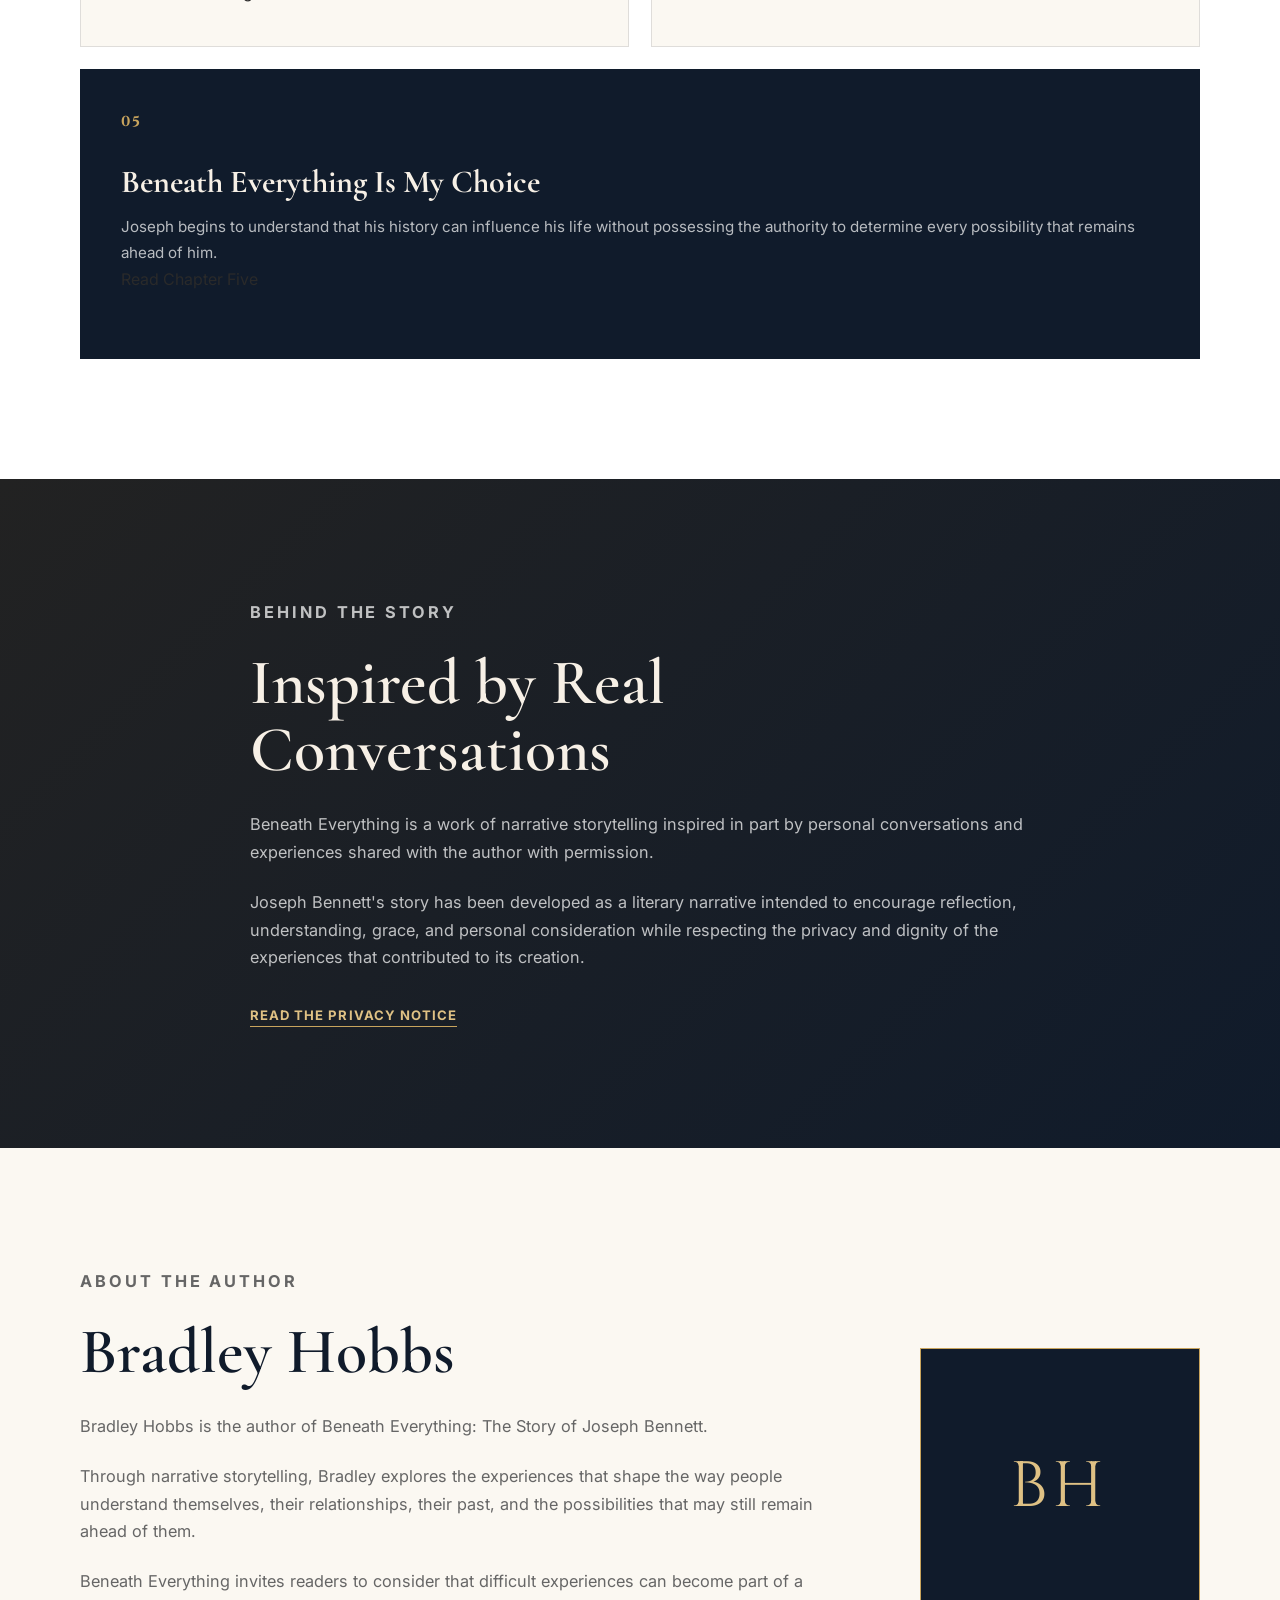
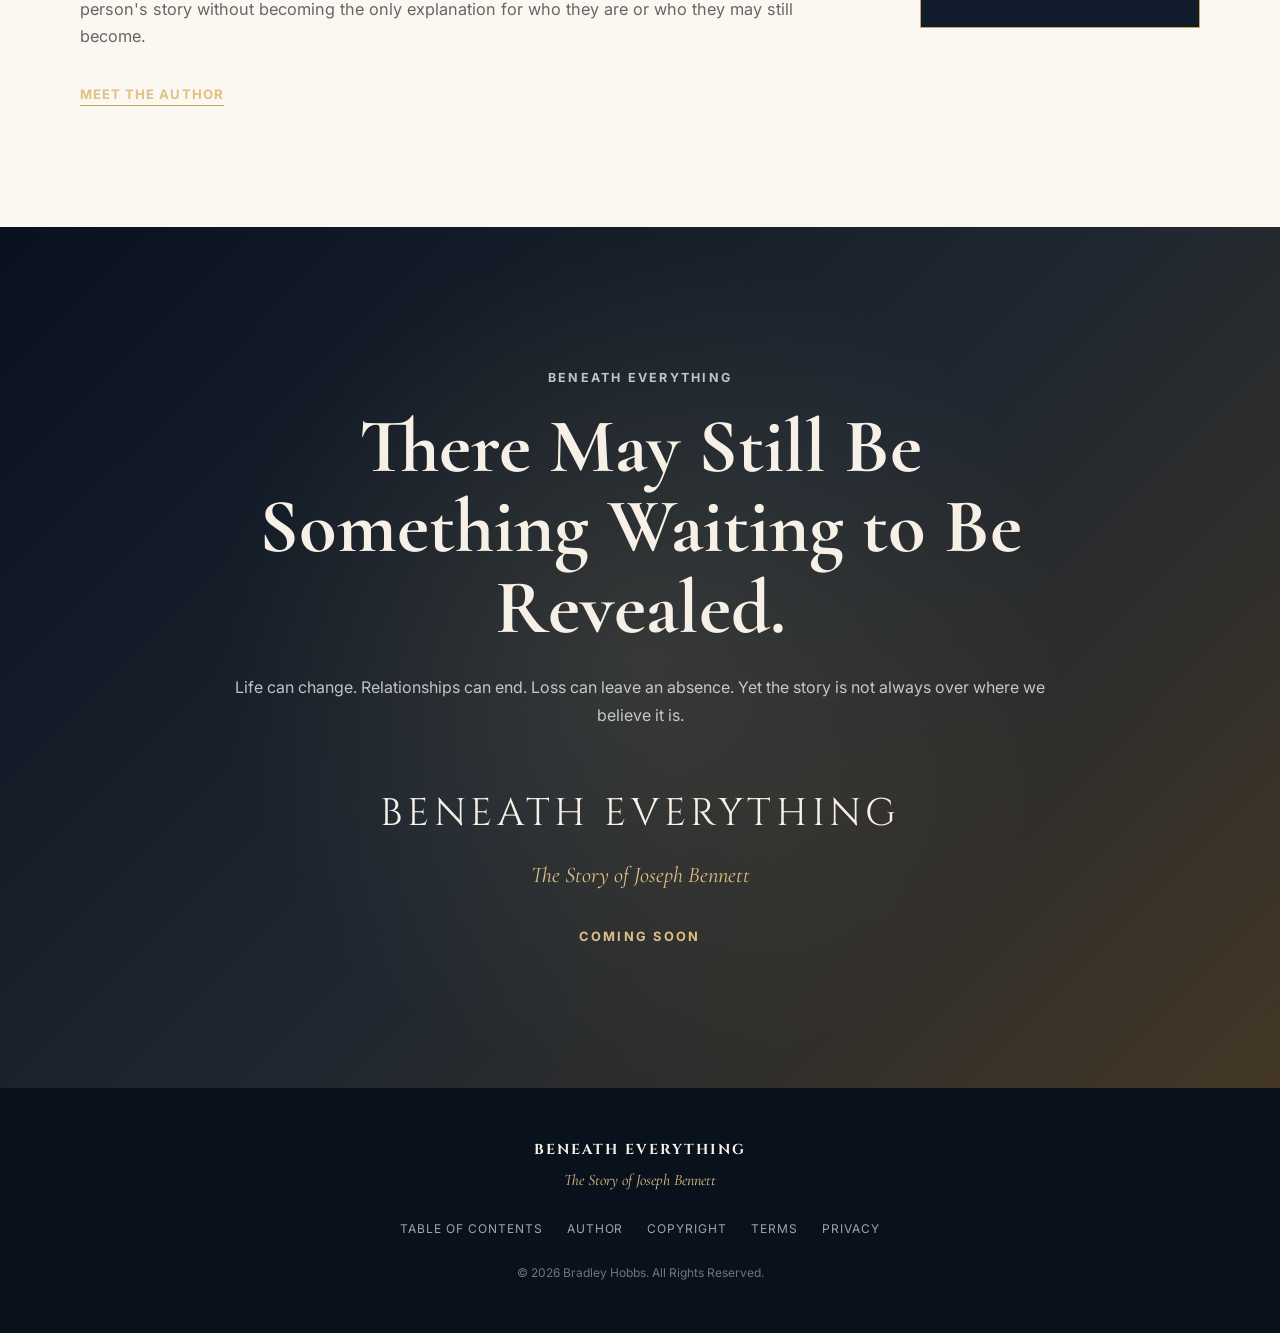
==== commit 8278b342: "Refactor HTML structure and update links" ====
--- a/index.html
+++ b/index.html
@@ -1,13 +1,17 @@
 <!DOCTYPE html>
 <html lang="en">
+
 <head>
+
   <meta charset="UTF-8">
 
   <meta
     name="viewport"
     content="width=device-width, initial-scale=1.0">
 
-  <title>Beneath Everything | The Story of Joseph Bennett</title>
+  <title>
+    Beneath Everything | The Story of Joseph Bennett
+  </title>
 
   <meta
     name="description"
@@ -33,9 +37,12 @@
   <link
     rel="stylesheet"
     href="css/landing.css">
+
 </head>
 
+
 <body>
+
 
   <!-- ======================================================
        SITE HEADER
@@ -46,7 +53,7 @@
     <div class="nav-container">
 
       <a
-        href="#top"
+        href="index.html"
         class="site-brand"
         aria-label="Beneath Everything Home">
 
@@ -60,8 +67,10 @@
 
       </a>
 
+
       <button
         class="menu-toggle"
+        type="button"
         aria-label="Open navigation"
         aria-expanded="false">
 
@@ -71,6 +80,7 @@
 
       </button>
 
+
       <nav
         class="site-navigation"
         aria-label="Main Navigation">
@@ -84,10 +94,14 @@
         </a>
 
         <a href="#journey">
-          The Journey
-        </a>
-
-        <a href="#author">
+          Chapters
+        </a>
+
+        <a href="contents.html">
+          Table of Contents
+        </a>
+
+        <a href="author.html">
           Author
         </a>
 
@@ -98,60 +112,53 @@
   </header>
 
 
-  <!-- ======================================================
-       HERO
-  ======================================================= -->
-
   <main id="top">
 
-    <section class="hero">
+
+    <!-- ======================================================
+         HERO BANNER
+         IMAGE ONLY
+         NO TEXT OVER THE BANNER
+    ======================================================= -->
+
+    <section
+      class="hero"
+      aria-label="Beneath Everything visual introduction">
 
       <div class="hero-overlay"></div>
 
-      <div class="hero-content">
-
-        <p class="hero-eyebrow">
+    </section>
+
+
+    <!-- ======================================================
+         BOOK INTRODUCTION
+    ======================================================= -->
+
+    <section class="section section-book-introduction">
+
+      <div class="content-container narrow center">
+
+        <p class="section-eyebrow">
           A Narrative Story by Bradley Hobbs
         </p>
 
-        <h1>
-          BENEATH
-          <span>EVERYTHING</span>
+        <h1 class="book-title">
+          BENEATH EVERYTHING
         </h1>
 
-        <p class="hero-subtitle">
+        <p class="book-subtitle">
           The Story of Joseph Bennett
         </p>
 
-        <div class="hero-divider"></div>
-
-        <p class="hero-message">
+        <div class="book-divider"></div>
+
+        <p class="book-message">
           Bury Your Fear and Reveal Your Talent
         </p>
 
-        <p class="hero-description">
+        <p class="book-description">
           A story about the things we carry, the battles we were never meant to fight, the losses that change us, and the choices that remain when life does not unfold as we expected.
         </p>
-
-        <div class="hero-actions">
-
-          <a
-            href="#story"
-            class="button button-primary">
-
-            Begin the Story
-
-          </a>
-
-          <a
-            href="#journey"
-            class="button button-secondary">
-
-            Explore the Journey
-
-          </a>
-
-        </div>
 
       </div>
 
@@ -198,46 +205,46 @@
 
 
     <!-- ======================================================
-     JOSEPH
-======================================================= -->
-
-<section
-  id="joseph"
-  class="section section-joseph">
-
-  <div class="content-container narrow">
-
-    <div class="joseph-content">
-
-      <p class="section-eyebrow">
-        Meet Joseph
-      </p>
-
-      <h2>
-        The Person Before the Story
-      </h2>
-
-      <p>
-        Joseph Bennett is not a hero who has everything figured out. He is a man learning how to live while carrying experiences that have changed him.
-      </p>
-
-      <p>
-        He cares deeply about other people, sometimes to the point of carrying concerns that were never his responsibility. He worries about consequences that may never happen and often finds it easier to offer grace to others than to give that same grace to himself.
-      </p>
-
-      <p>
-        Joseph's journey is not about becoming a person untouched by his past. It is about learning that his past can influence him without possessing the authority to determine everything that comes next.
-      </p>
-
-      <blockquote>
-        What happens when a person finally gives themselves the grace they have always given everyone else?
-      </blockquote>
-
-    </div>
-
-  </div>
-
-</section>
+         JOSEPH
+    ======================================================= -->
+
+    <section
+      id="joseph"
+      class="section section-joseph">
+
+      <div class="content-container narrow">
+
+        <div class="joseph-content">
+
+          <p class="section-eyebrow">
+            Meet Joseph
+          </p>
+
+          <h2>
+            The Person Before the Story
+          </h2>
+
+          <p>
+            Joseph Bennett is not a hero who has everything figured out. He is a man learning how to live while carrying experiences that have changed him.
+          </p>
+
+          <p>
+            He cares deeply about other people, sometimes to the point of carrying concerns that were never his responsibility. He worries about consequences that may never happen and often finds it easier to offer grace to others than to give that same grace to himself.
+          </p>
+
+          <p>
+            Joseph's journey is not about becoming a person untouched by his past. It is about learning that his past can influence him without possessing the authority to determine everything that comes next.
+          </p>
+
+          <blockquote>
+            What happens when a person finally gives themselves the grace they have always given everyone else?
+          </blockquote>
+
+        </div>
+
+      </div>
+
+    </section>
 
 
     <!-- ======================================================
@@ -296,9 +303,15 @@
 
         </div>
 
+
         <div class="journey-grid">
 
-          <article class="journey-card">
+
+          <!-- CHAPTER ONE -->
+
+          <a
+            href="chapter-1.html"
+            class="journey-card journey-link">
 
             <span class="journey-number">
               01
@@ -312,9 +325,18 @@
               The life Joseph carried before he fully understood how deeply his experiences had affected the way he saw himself and the world around him.
             </p>
 
-          </article>
-
-          <article class="journey-card">
+            <span class="journey-action">
+              Begin Reading
+            </span>
+
+          </a>
+
+
+          <!-- CHAPTER TWO -->
+
+          <a
+            href="chapter-2.html"
+            class="journey-card journey-link">
 
             <span class="journey-number">
               02
@@ -328,9 +350,18 @@
               Joseph begins learning that caring deeply about others does not require him to accept responsibility for every problem around him.
             </p>
 
-          </article>
-
-          <article class="journey-card">
+            <span class="journey-action">
+              Continue Reading
+            </span>
+
+          </a>
+
+
+          <!-- CHAPTER THREE -->
+
+          <a
+            href="chapter-3.html"
+            class="journey-card journey-link">
 
             <span class="journey-number">
               03
@@ -344,9 +375,18 @@
               Divorce and loss bring Joseph face to face with the difficult realization that some circumstances cannot be controlled simply by worrying about them.
             </p>
 
-          </article>
-
-          <article class="journey-card">
+            <span class="journey-action">
+              Continue Reading
+            </span>
+
+          </a>
+
+
+          <!-- CHAPTER FOUR -->
+
+          <a
+            href="chapter-4.html"
+            class="journey-card journey-link">
 
             <span class="journey-number">
               04
@@ -360,9 +400,18 @@
               An unexpected relationship challenges Joseph's assumptions about fear, relationships, and the future he believed had already been decided.
             </p>
 
-          </article>
-
-          <article class="journey-card journey-card-featured">
+            <span class="journey-action">
+              Continue Reading
+            </span>
+
+          </a>
+
+
+          <!-- CHAPTER FIVE -->
+
+          <a
+            href="chapter-5.html"
+            class="journey-card journey-link journey-card-featured">
 
             <span class="journey-number">
               05
@@ -376,7 +425,12 @@
               Joseph begins to understand that his history can influence his life without possessing the authority to determine every possibility that remains ahead of him.
             </p>
 
-          </article>
+            <span class="journey-action">
+              Read Chapter Five
+            </span>
+
+          </a>
+
 
         </div>
 
@@ -423,7 +477,7 @@
 
 
     <!-- ======================================================
-         AUTHOR
+         AUTHOR INTRODUCTION
     ======================================================= -->
 
     <section
@@ -454,9 +508,20 @@
             Beneath Everything invites readers to consider that difficult experiences can become part of a person's story without becoming the only explanation for who they are or who they may still become.
           </p>
 
+          <a
+            href="author.html"
+            class="text-link">
+
+            Meet the Author
+
+          </a>
+
         </div>
 
-        <div class="author-mark">
+
+        <div
+          class="author-mark"
+          aria-label="Bradley Hobbs">
 
           <span>
             BH
@@ -470,7 +535,7 @@
 
 
     <!-- ======================================================
-         FINAL CTA
+         FINAL SECTION
     ======================================================= -->
 
     <section class="final-section">
@@ -511,6 +576,7 @@
 
     </section>
 
+
   </main>
 
 
@@ -534,7 +600,16 @@
 
       </div>
 
+
       <div class="footer-links">
+
+        <a href="contents.html">
+          Table of Contents
+        </a>
+
+        <a href="author.html">
+          Author
+        </a>
 
         <a href="copyright.md">
           Copyright
@@ -549,6 +624,7 @@
         </a>
 
       </div>
+
 
       <p class="footer-copyright">
         © 2026 Bradley Hobbs. All Rights Reserved.
@@ -565,5 +641,6 @@
 
   <script src="js/landing.js"></script>
 
+
 </body>
 </html>
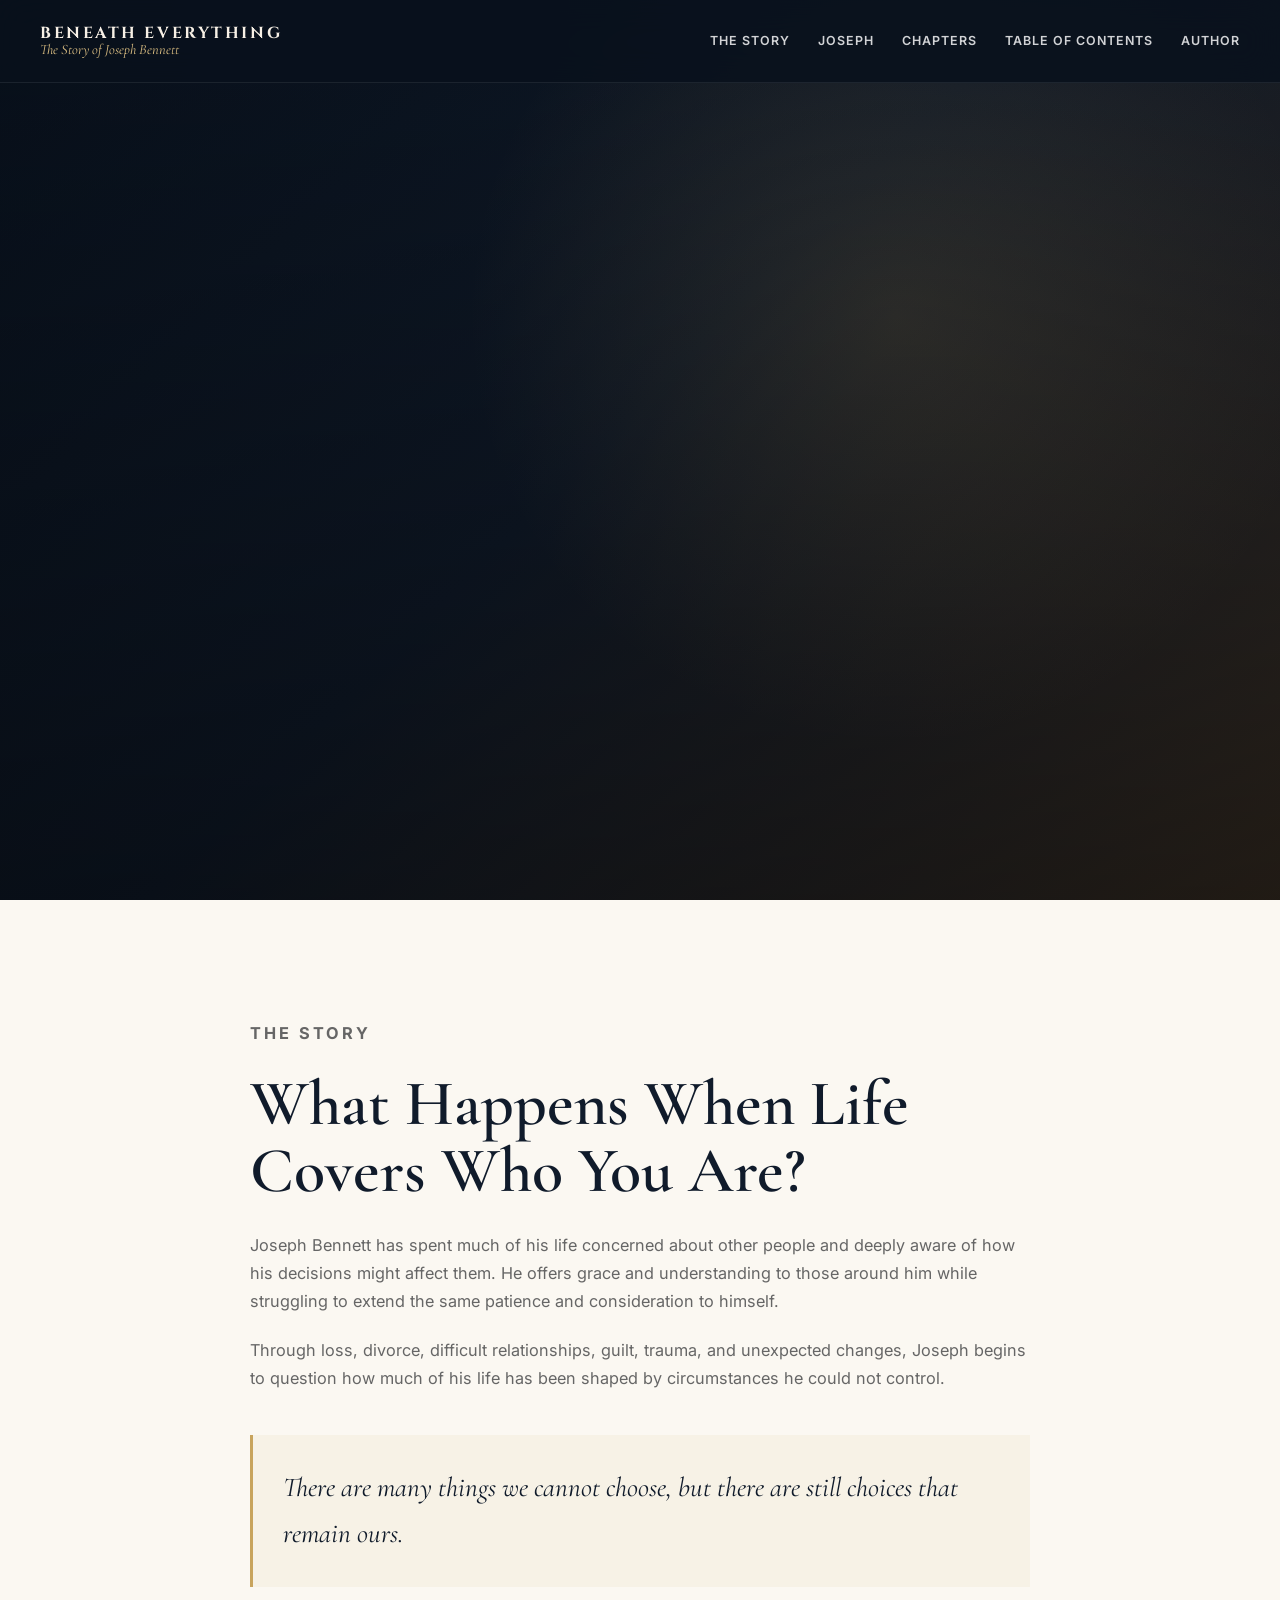
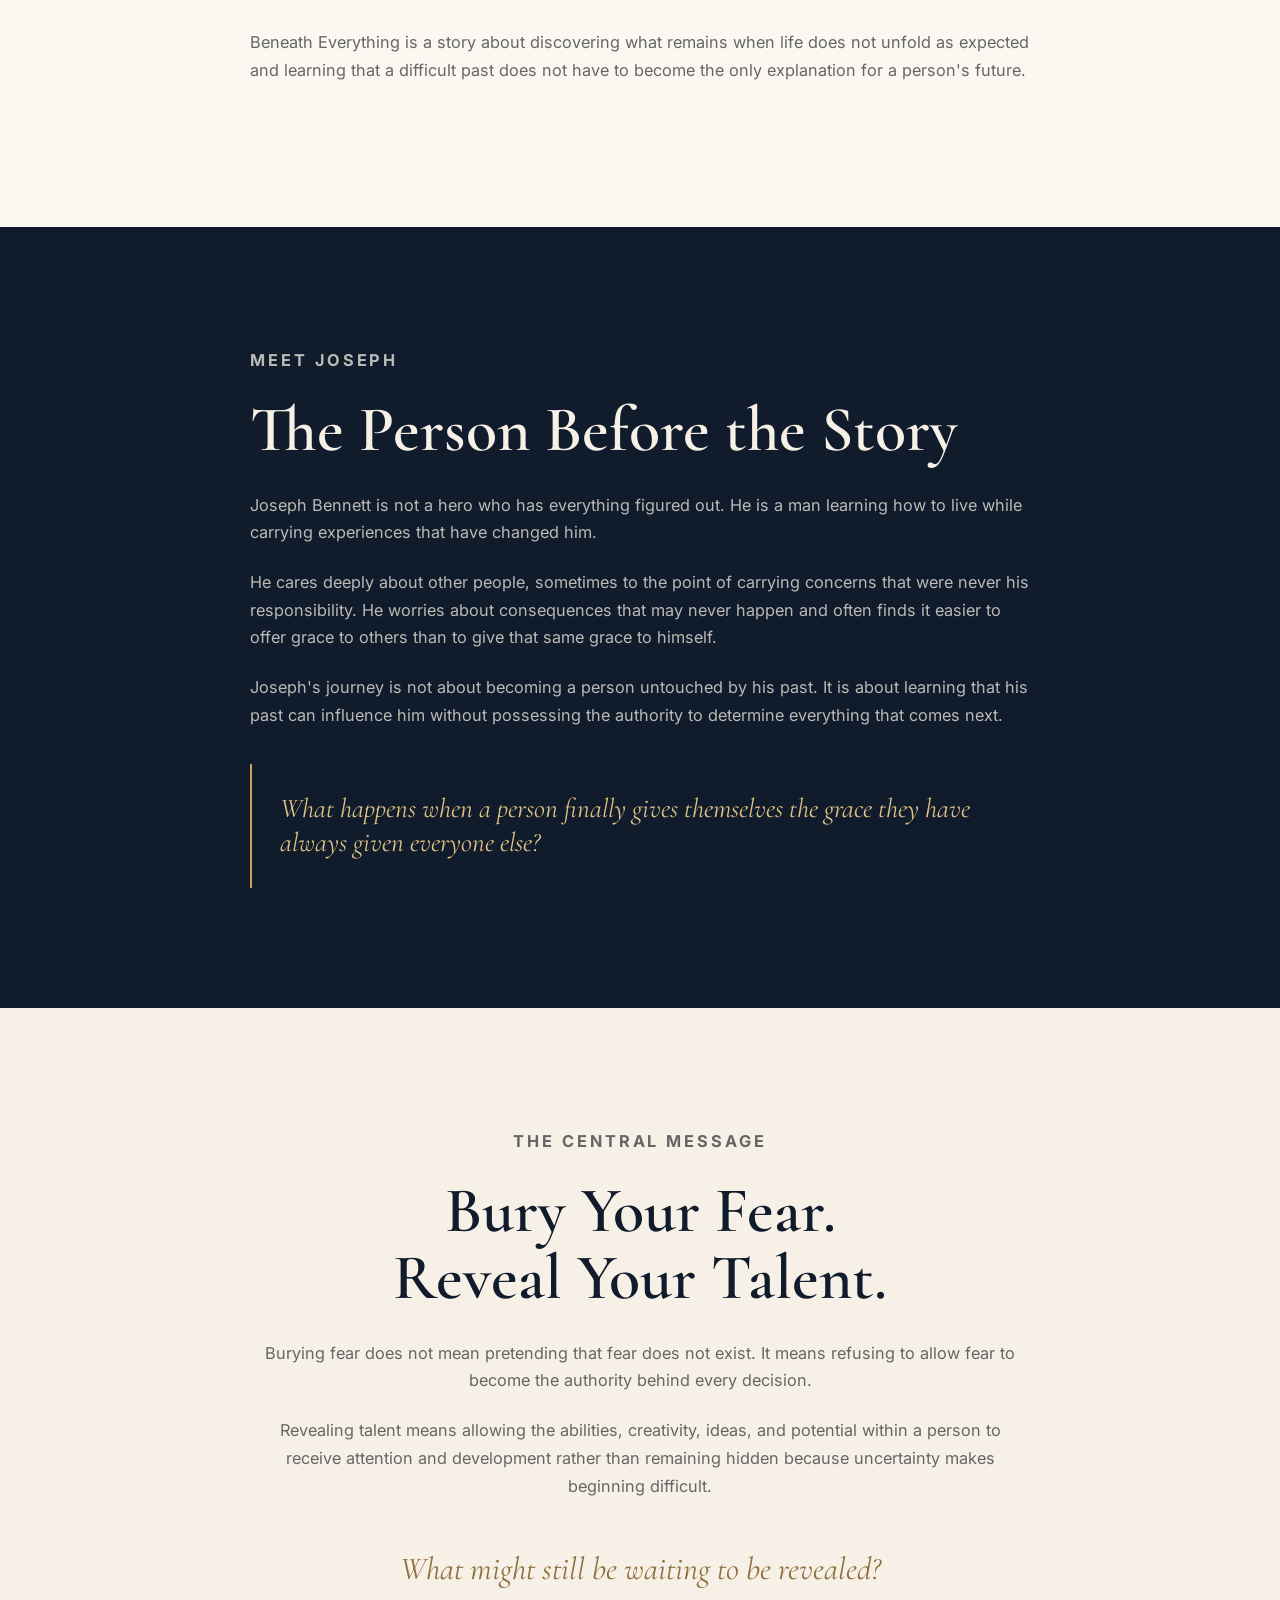
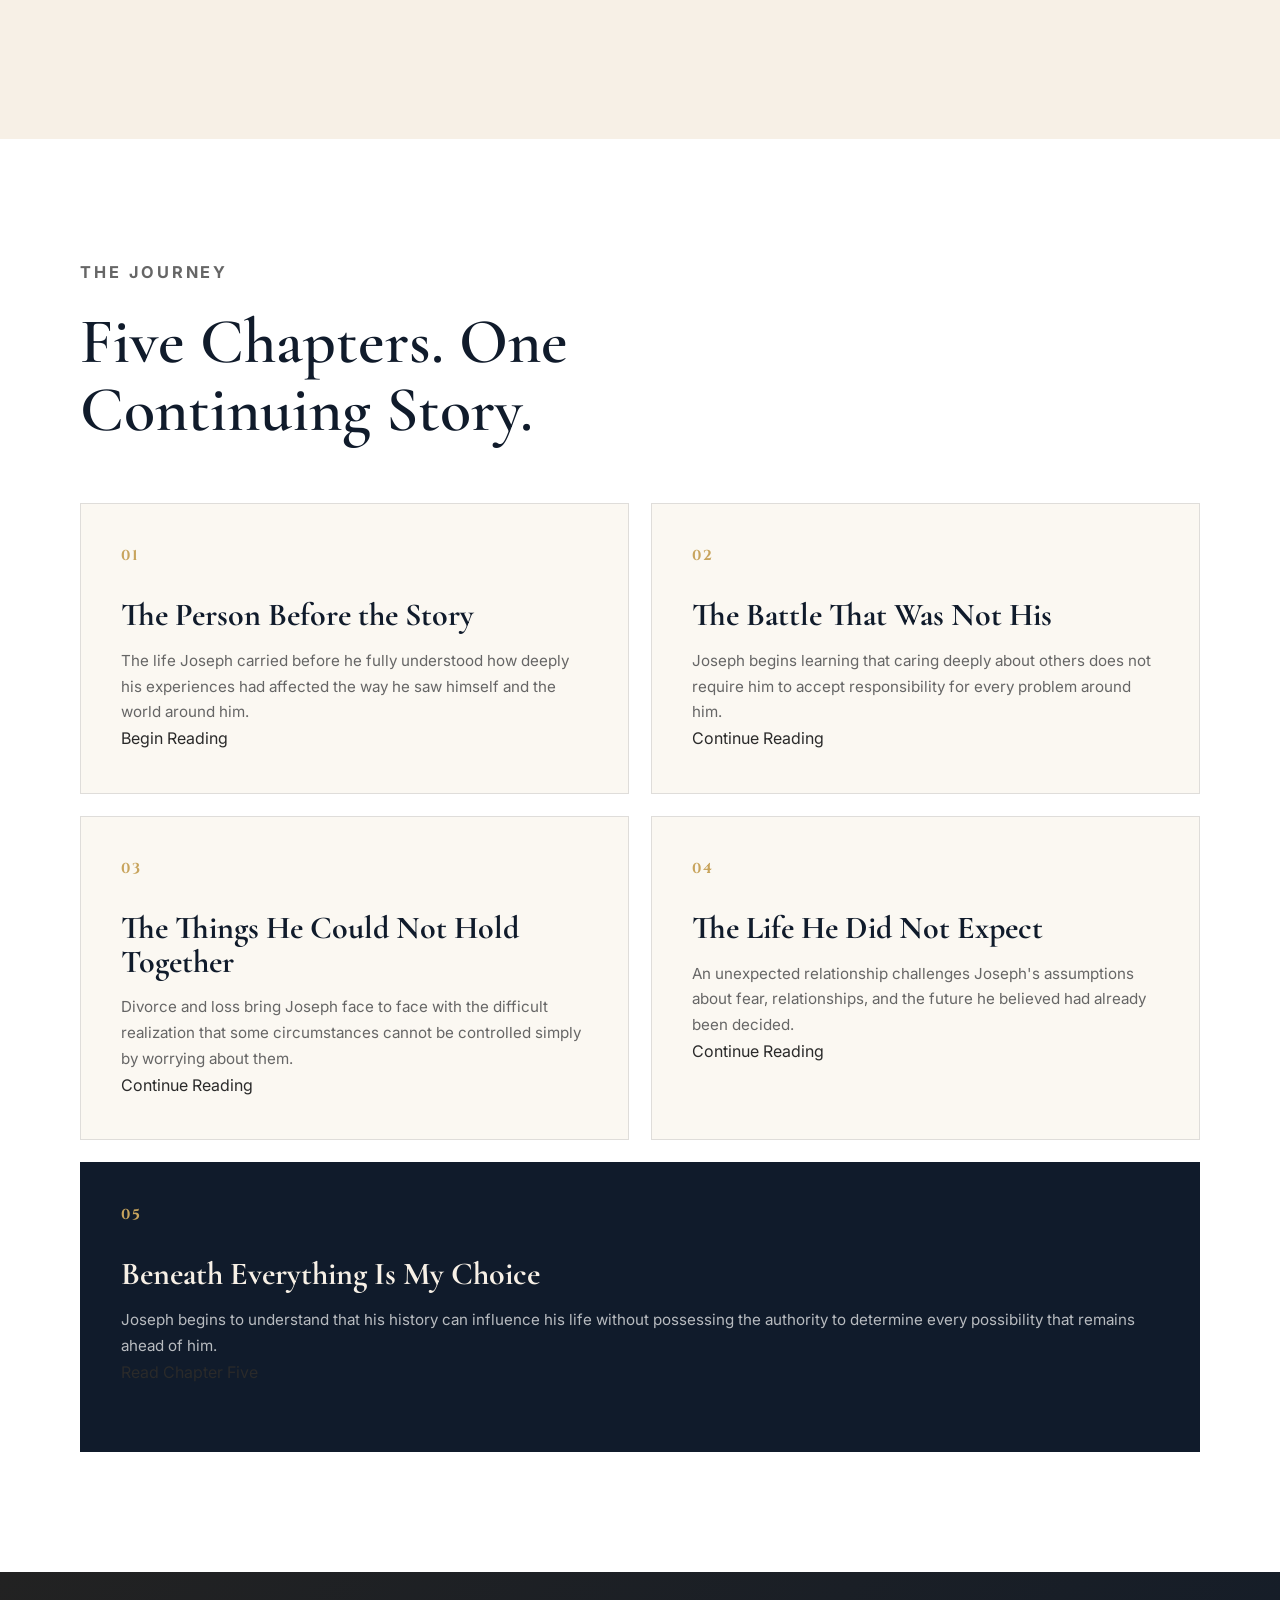
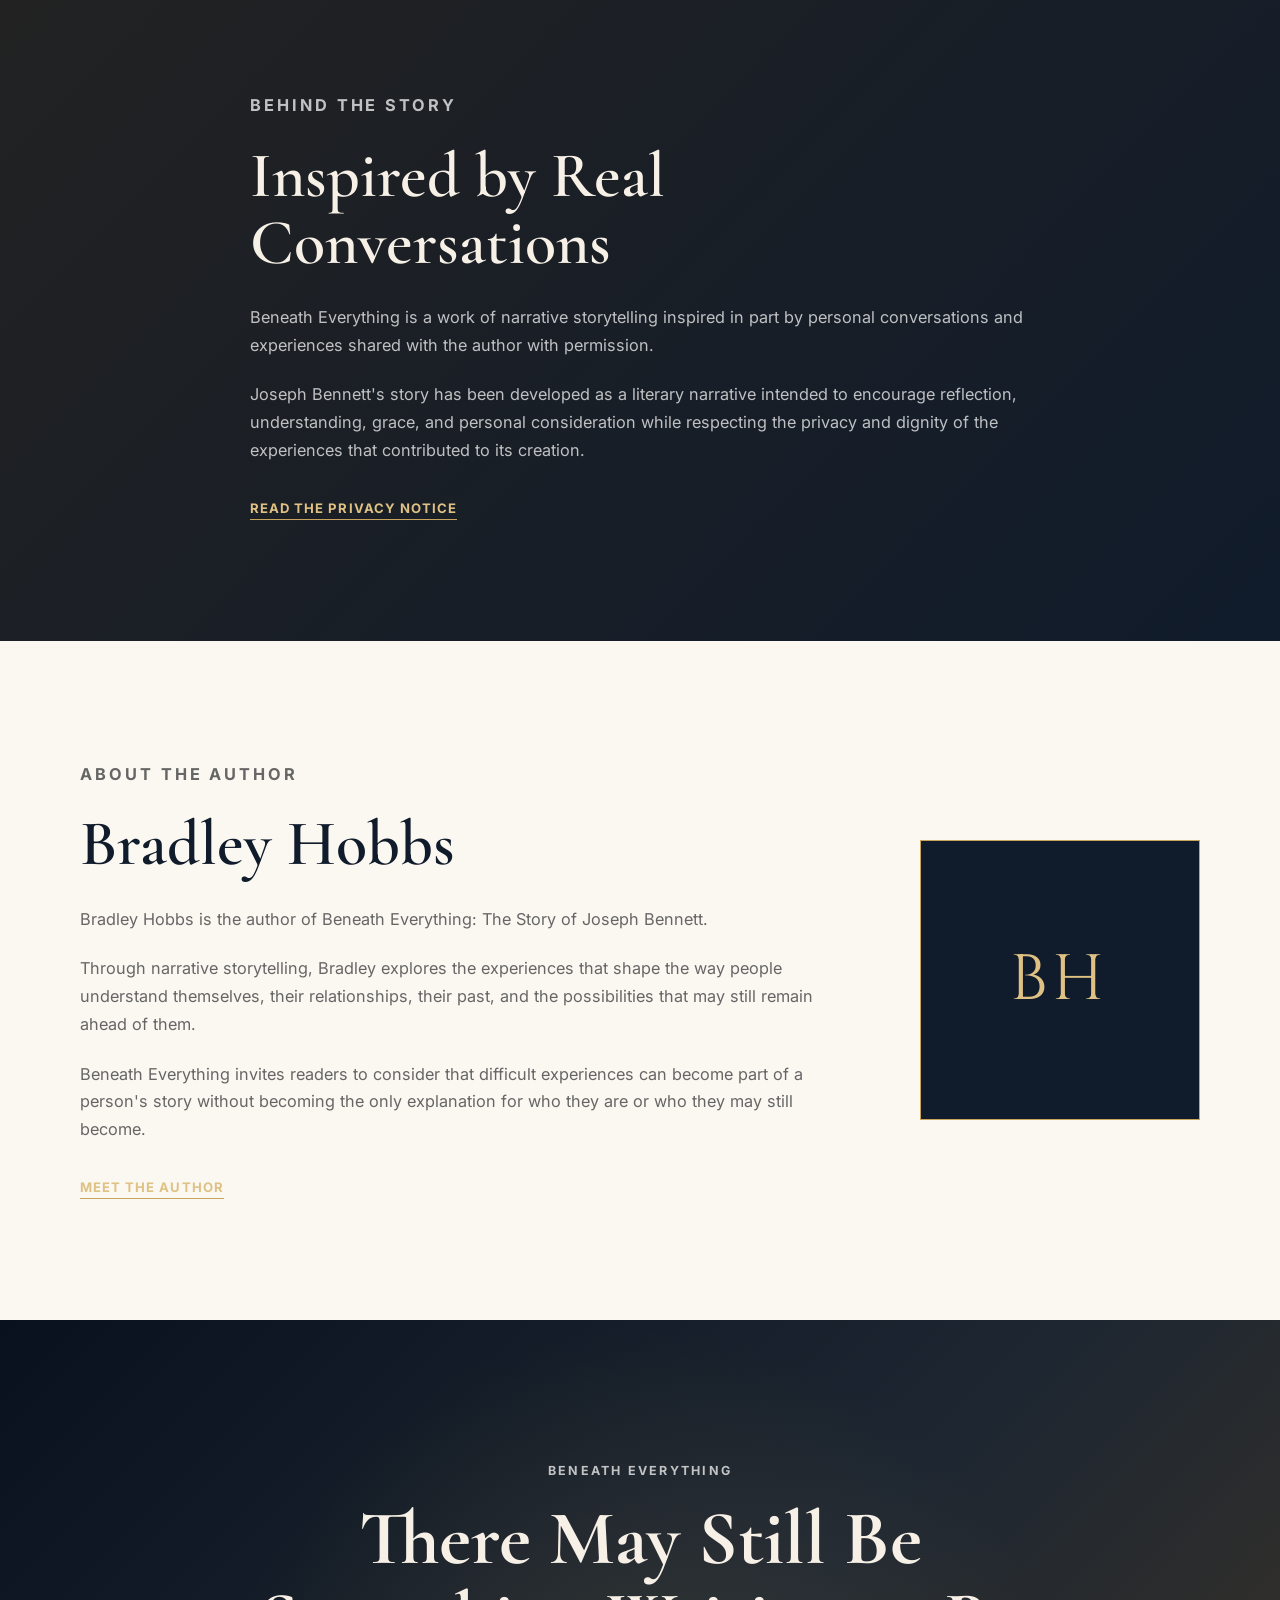
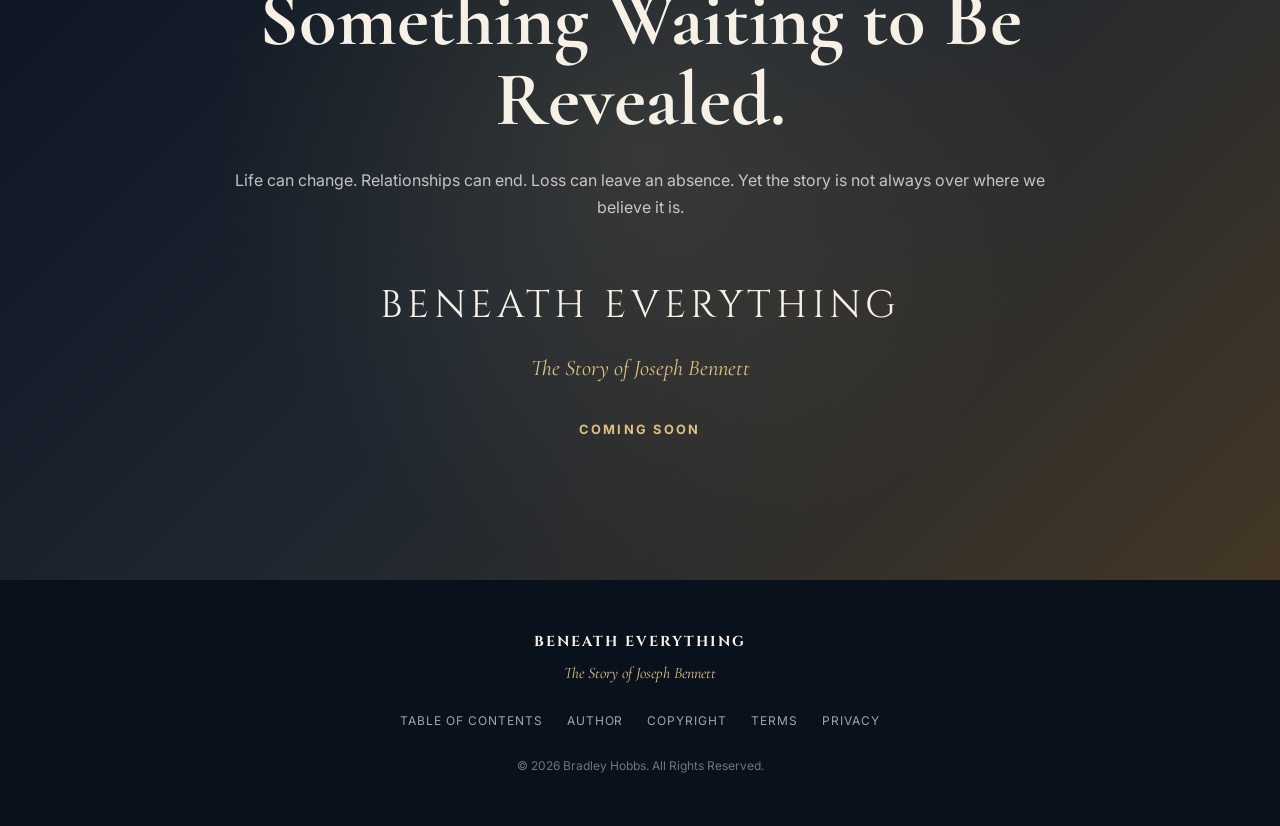
==== commit bbc99a36: "Delete book introduction section from index.html Removed the book introduction section from the HTML" ====
--- a/index.html
+++ b/index.html
@@ -129,42 +129,6 @@
 
     </section>
 
-
-    <!-- ======================================================
-         BOOK INTRODUCTION
-    ======================================================= -->
-
-    <section class="section section-book-introduction">
-
-      <div class="content-container narrow center">
-
-        <p class="section-eyebrow">
-          A Narrative Story by Bradley Hobbs
-        </p>
-
-        <h1 class="book-title">
-          BENEATH EVERYTHING
-        </h1>
-
-        <p class="book-subtitle">
-          The Story of Joseph Bennett
-        </p>
-
-        <div class="book-divider"></div>
-
-        <p class="book-message">
-          Bury Your Fear and Reveal Your Talent
-        </p>
-
-        <p class="book-description">
-          A story about the things we carry, the battles we were never meant to fight, the losses that change us, and the choices that remain when life does not unfold as we expected.
-        </p>
-
-      </div>
-
-    </section>
-
-
     <!-- ======================================================
          STORY
     ======================================================= -->
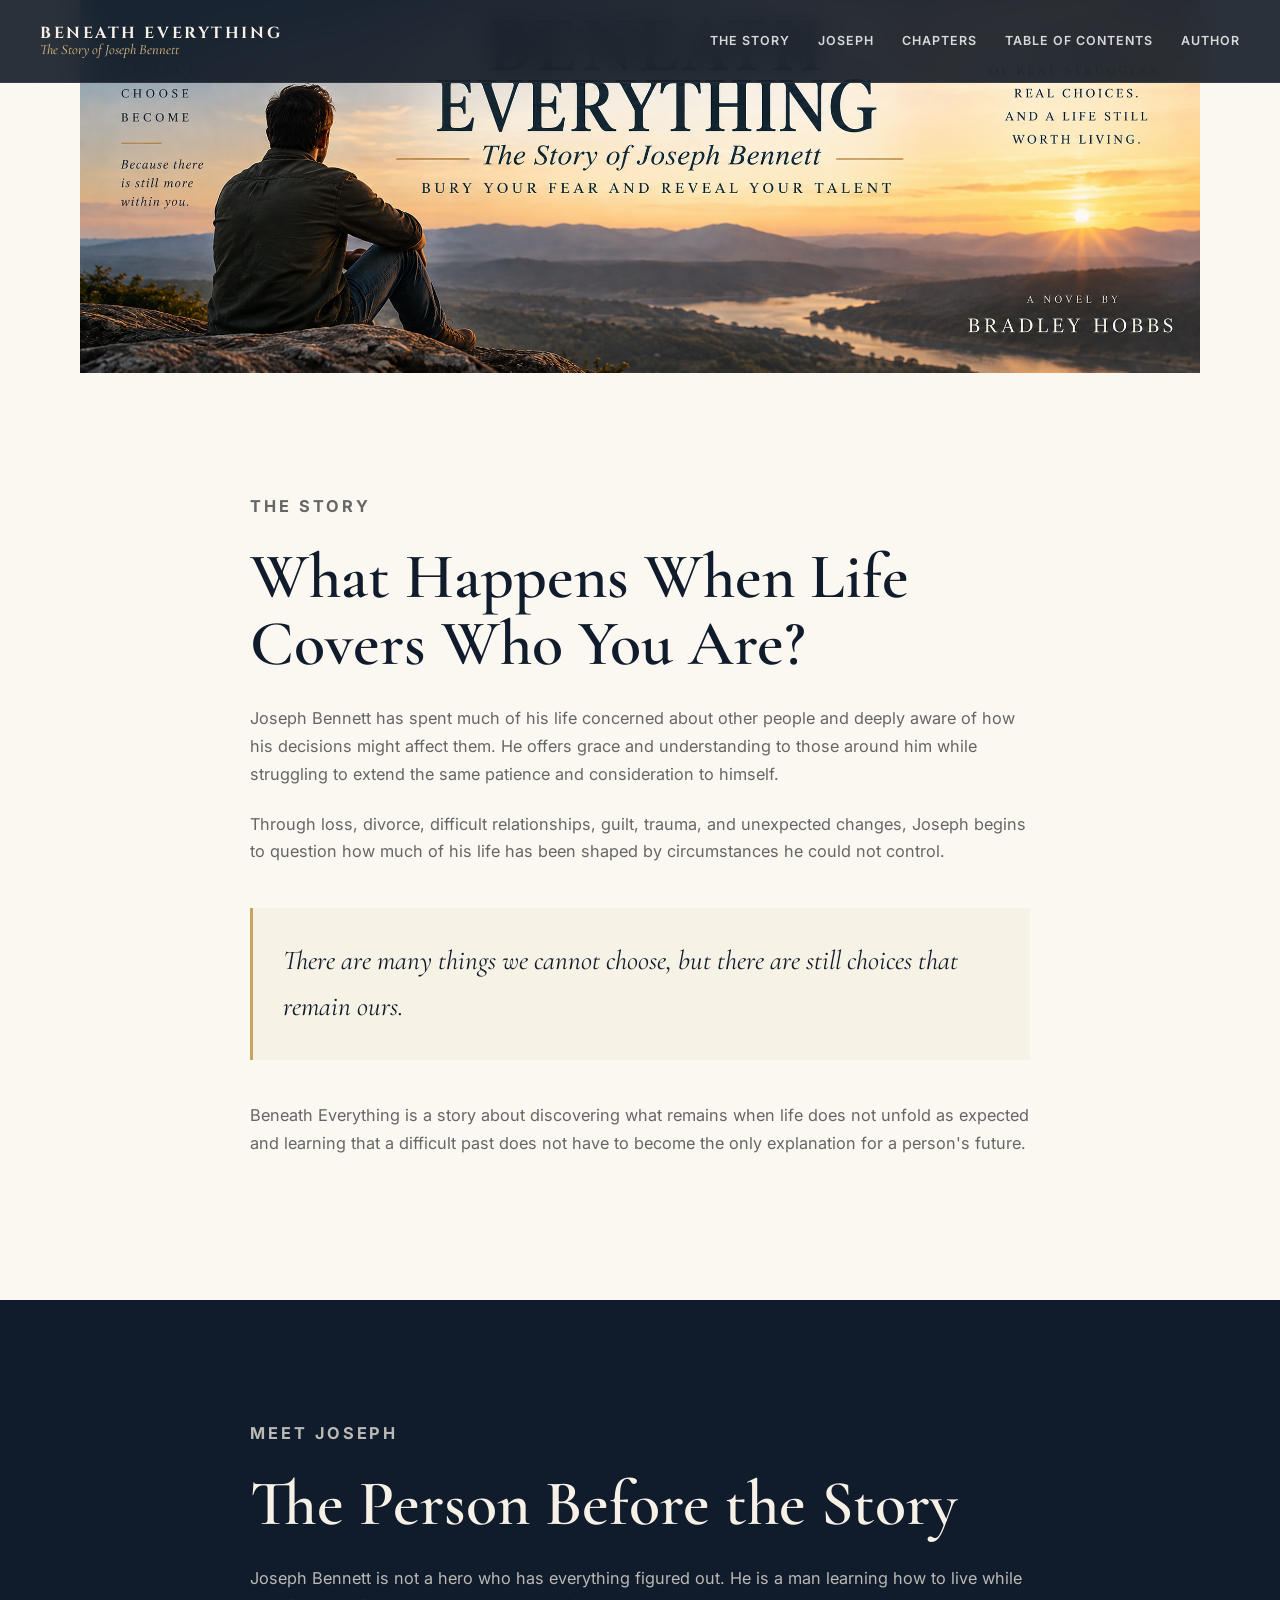
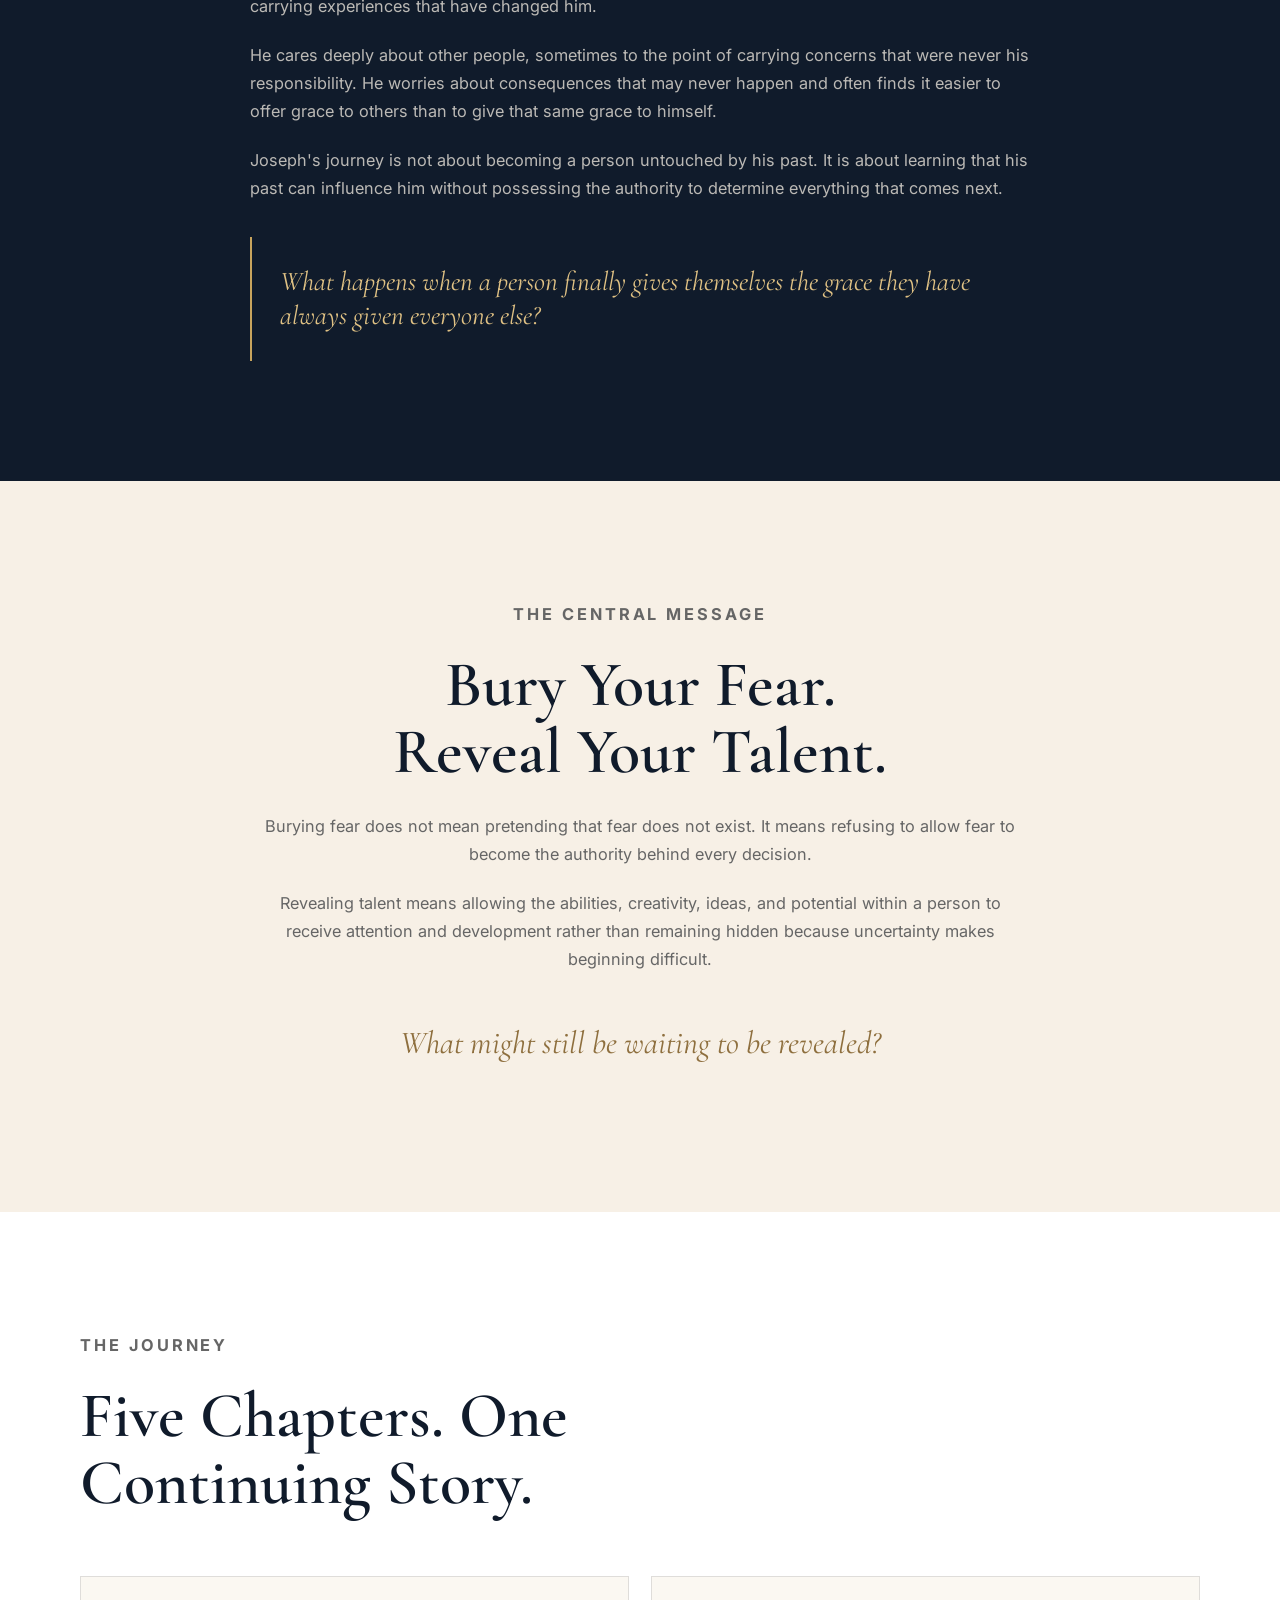
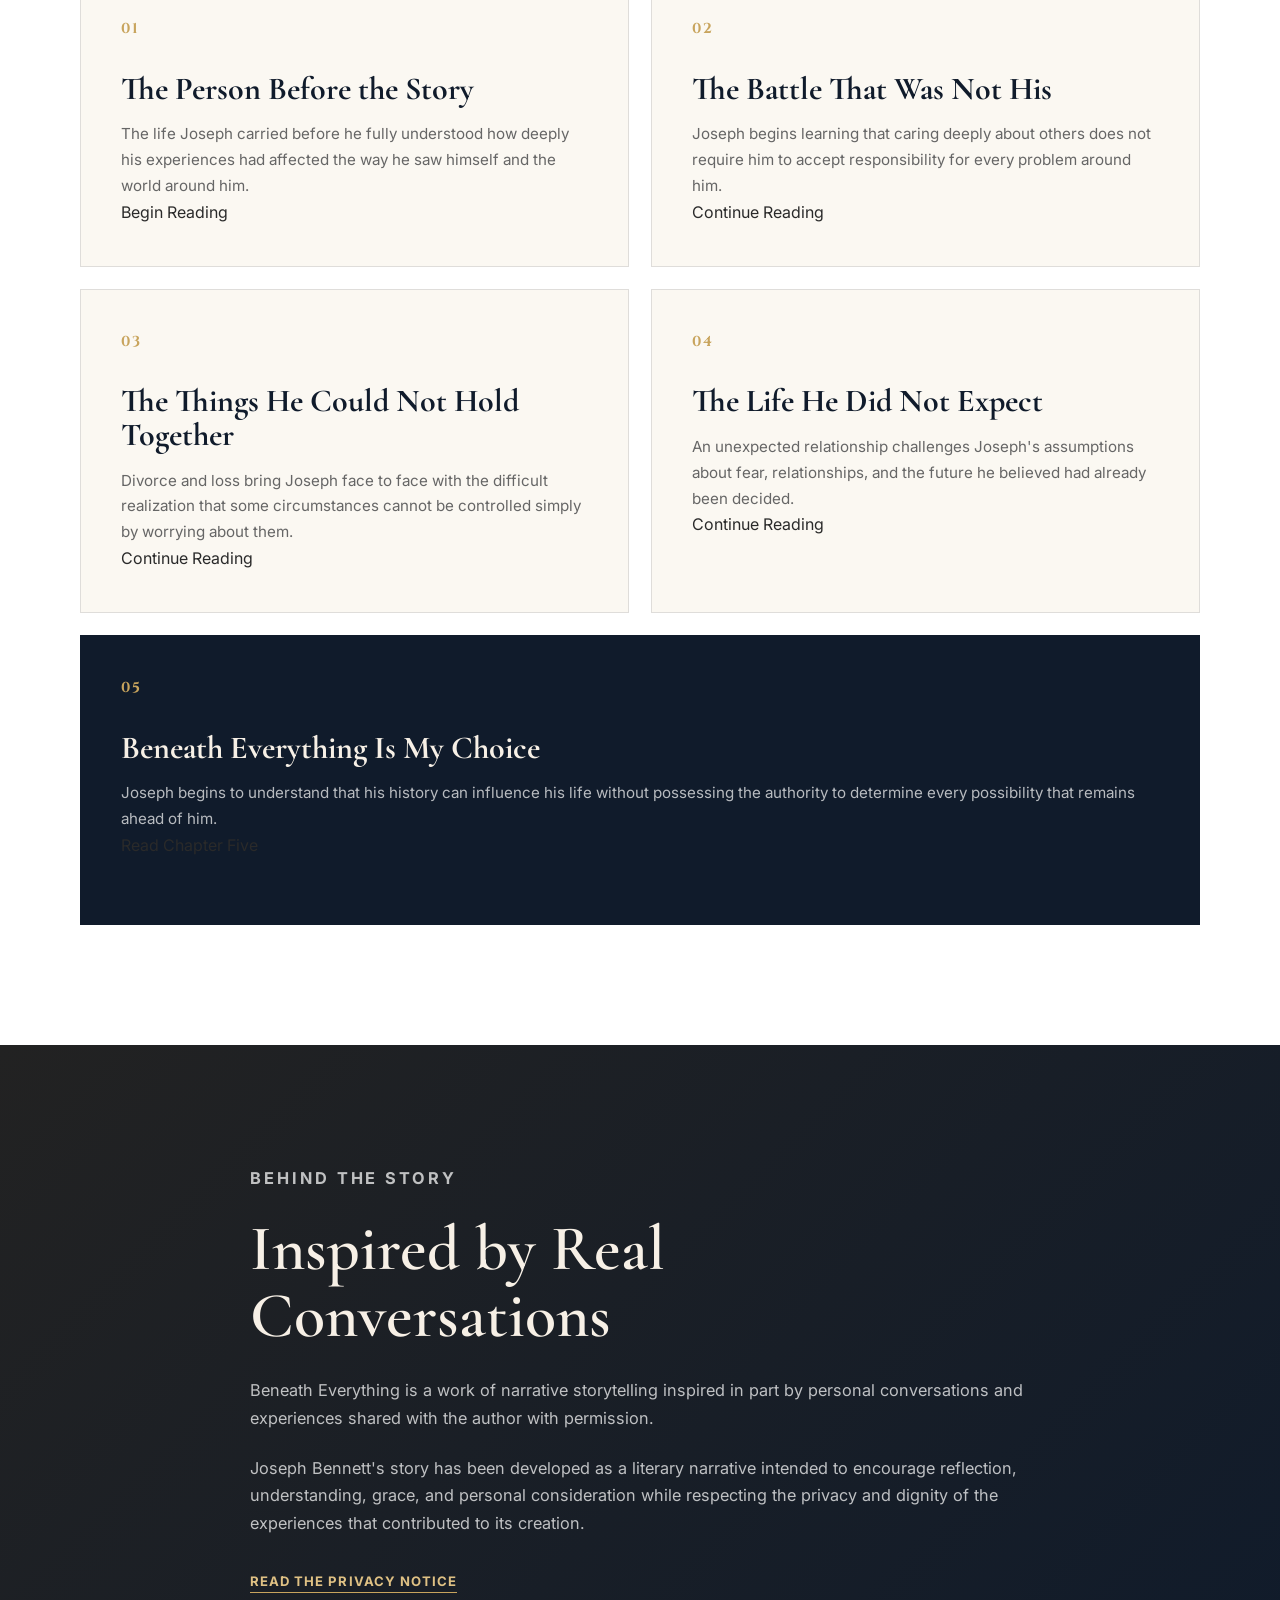
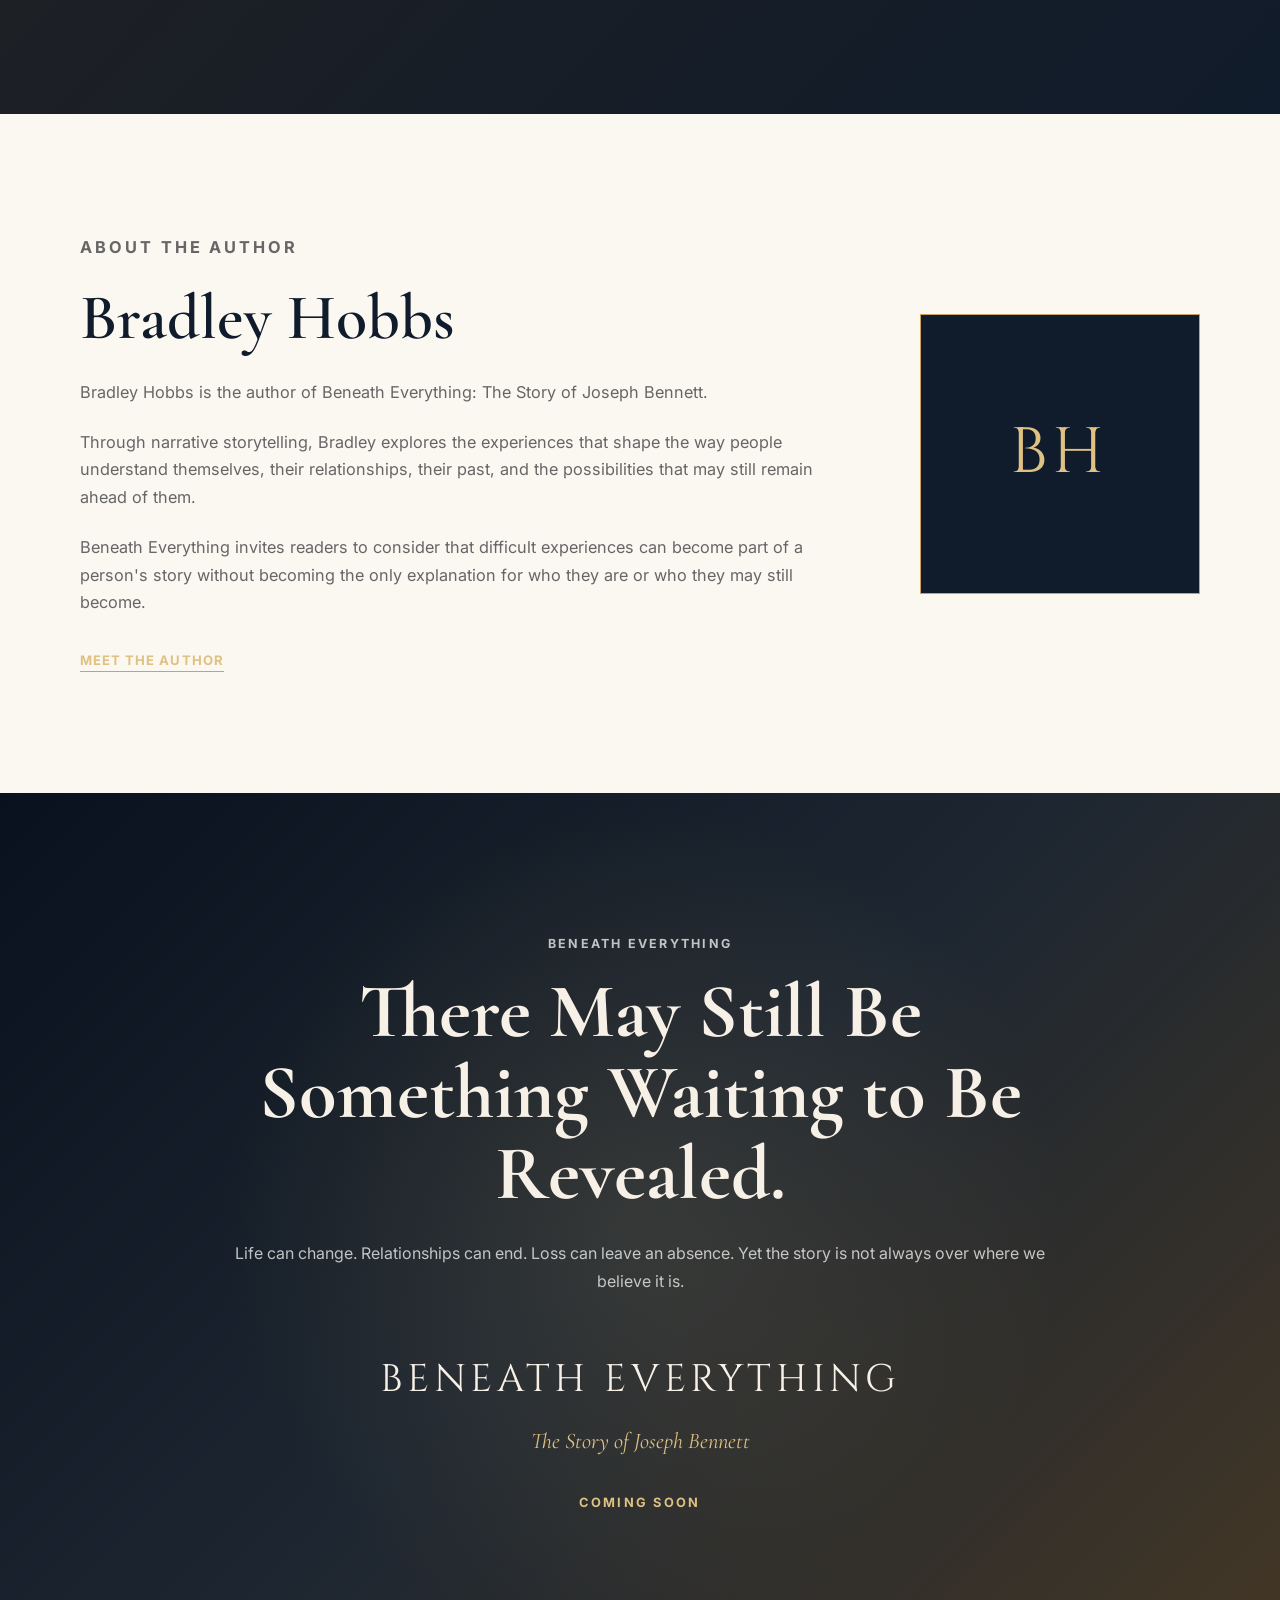
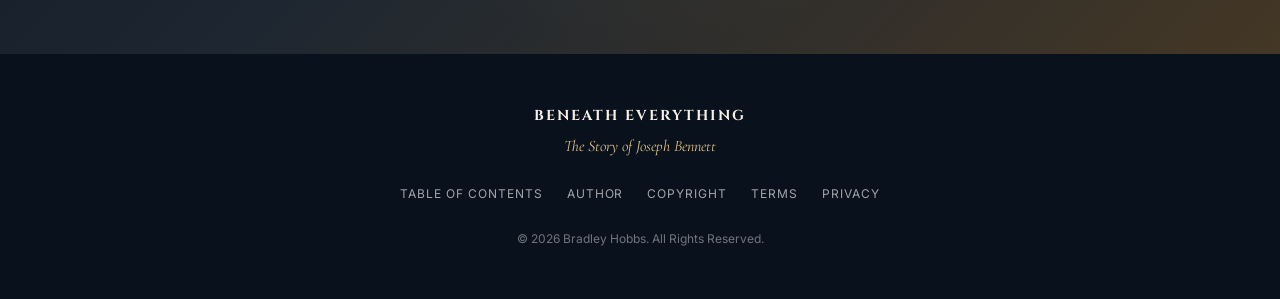
==== commit 42789ac9: "Update banner sections in index.html Removed the hero banner section and replaced it with a featured" ====
--- a/index.html
+++ b/index.html
@@ -114,20 +114,27 @@
 
   <main id="top">
 
-
-    <!-- ======================================================
-         HERO BANNER
-         IMAGE ONLY
-         NO TEXT OVER THE BANNER
-    ======================================================= -->
-
-    <section
-      class="hero"
-      aria-label="Beneath Everything visual introduction">
-
-      <div class="hero-overlay"></div>
-
-    </section>
+   <!-- ======================================================
+     FEATURED BANNER
+======================================================= -->
+
+<section
+  class="banner-section"
+  aria-label="Beneath Everything visual introduction">
+
+  <div class="content-container">
+
+    <div class="book-banner">
+
+      <img
+        src="assets/images/beneatheverythingjosephbennettbanner.png"
+        alt="Beneath Everything visual artwork">
+
+    </div>
+
+  </div>
+
+</section>
 
     <!-- ======================================================
          STORY
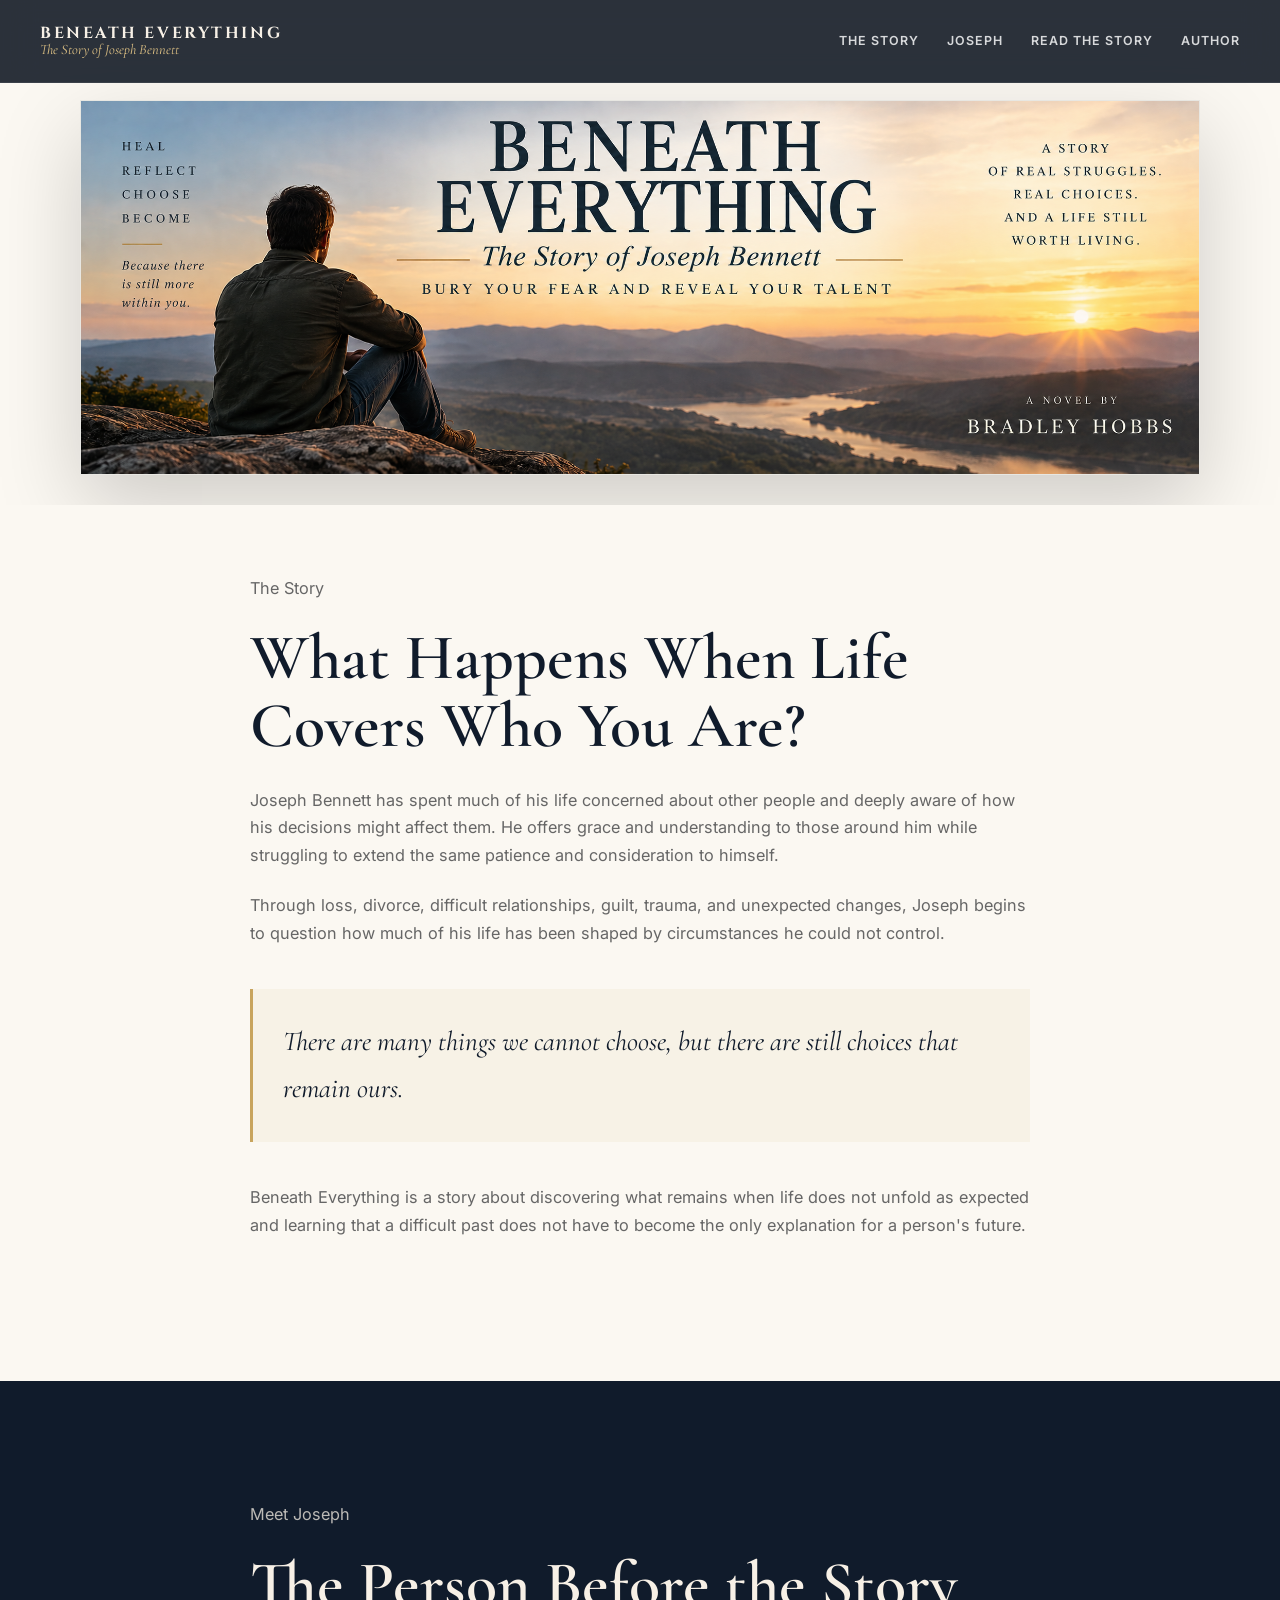
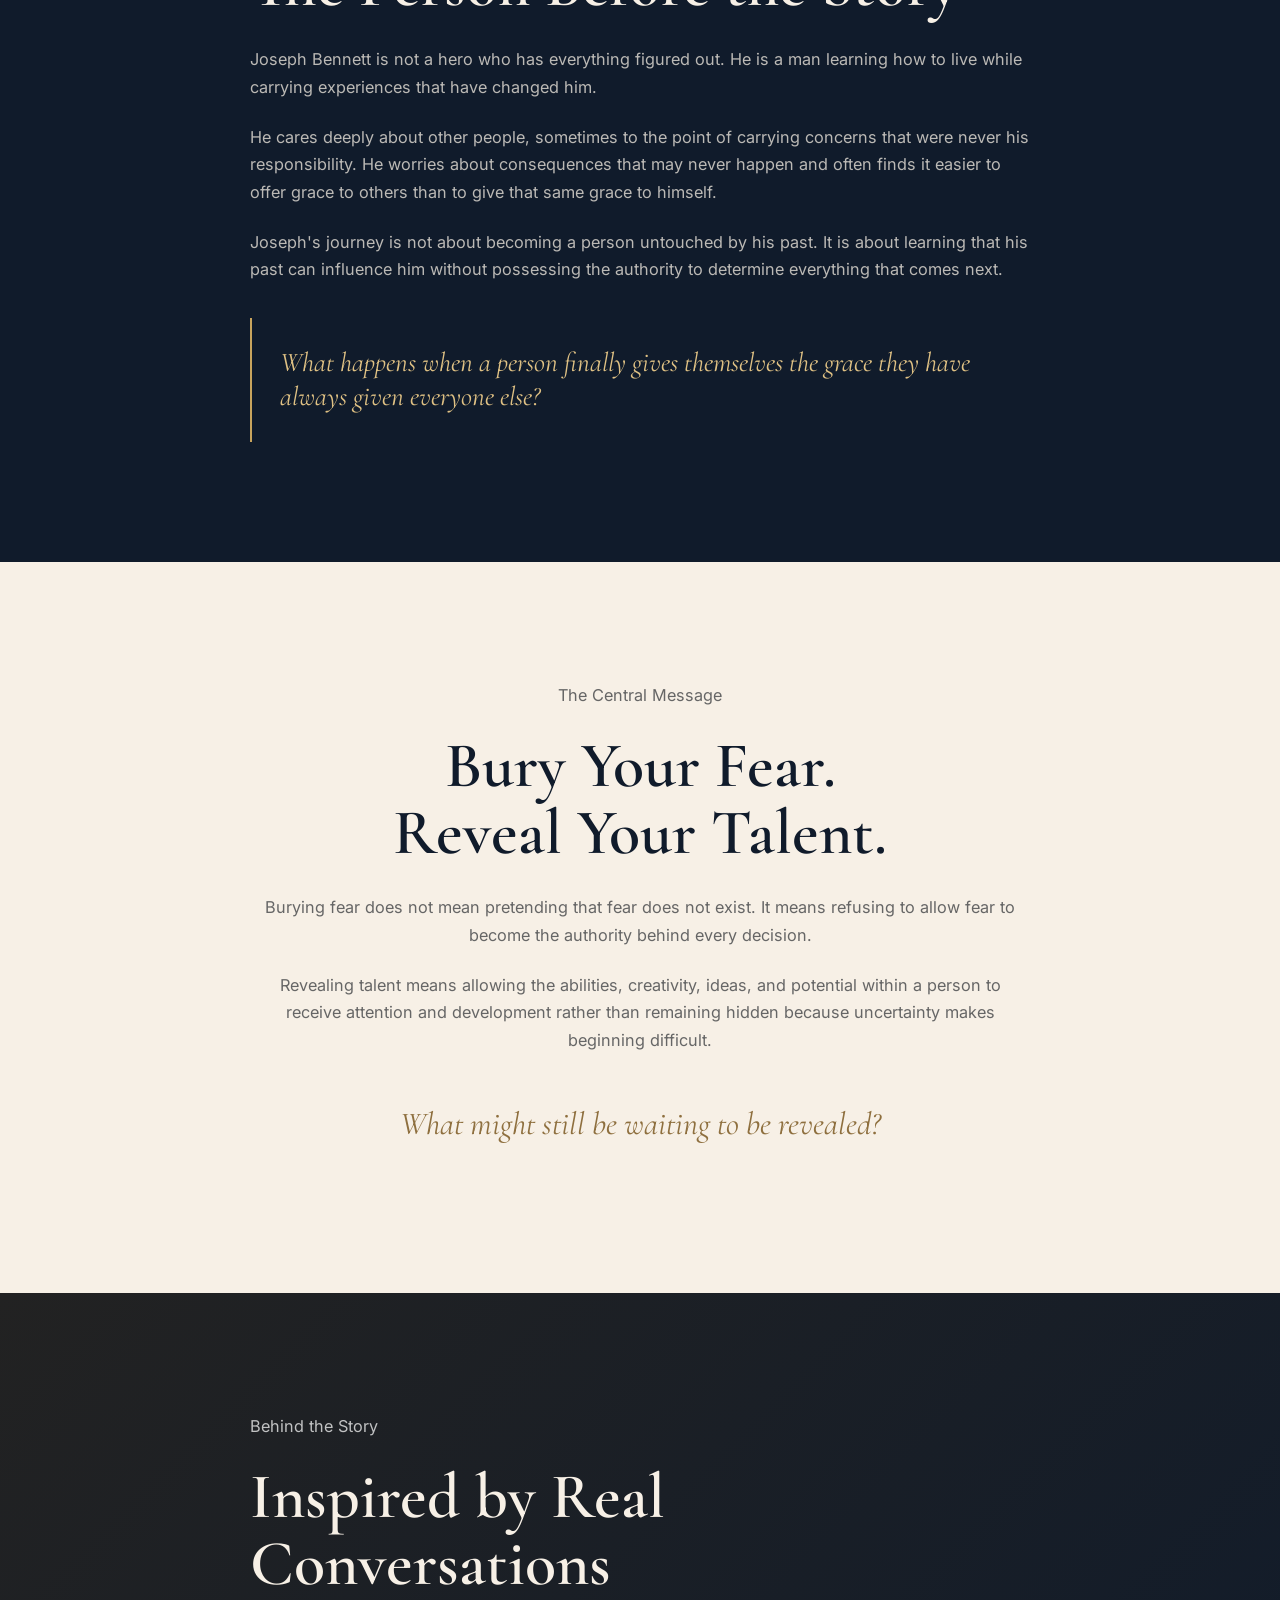
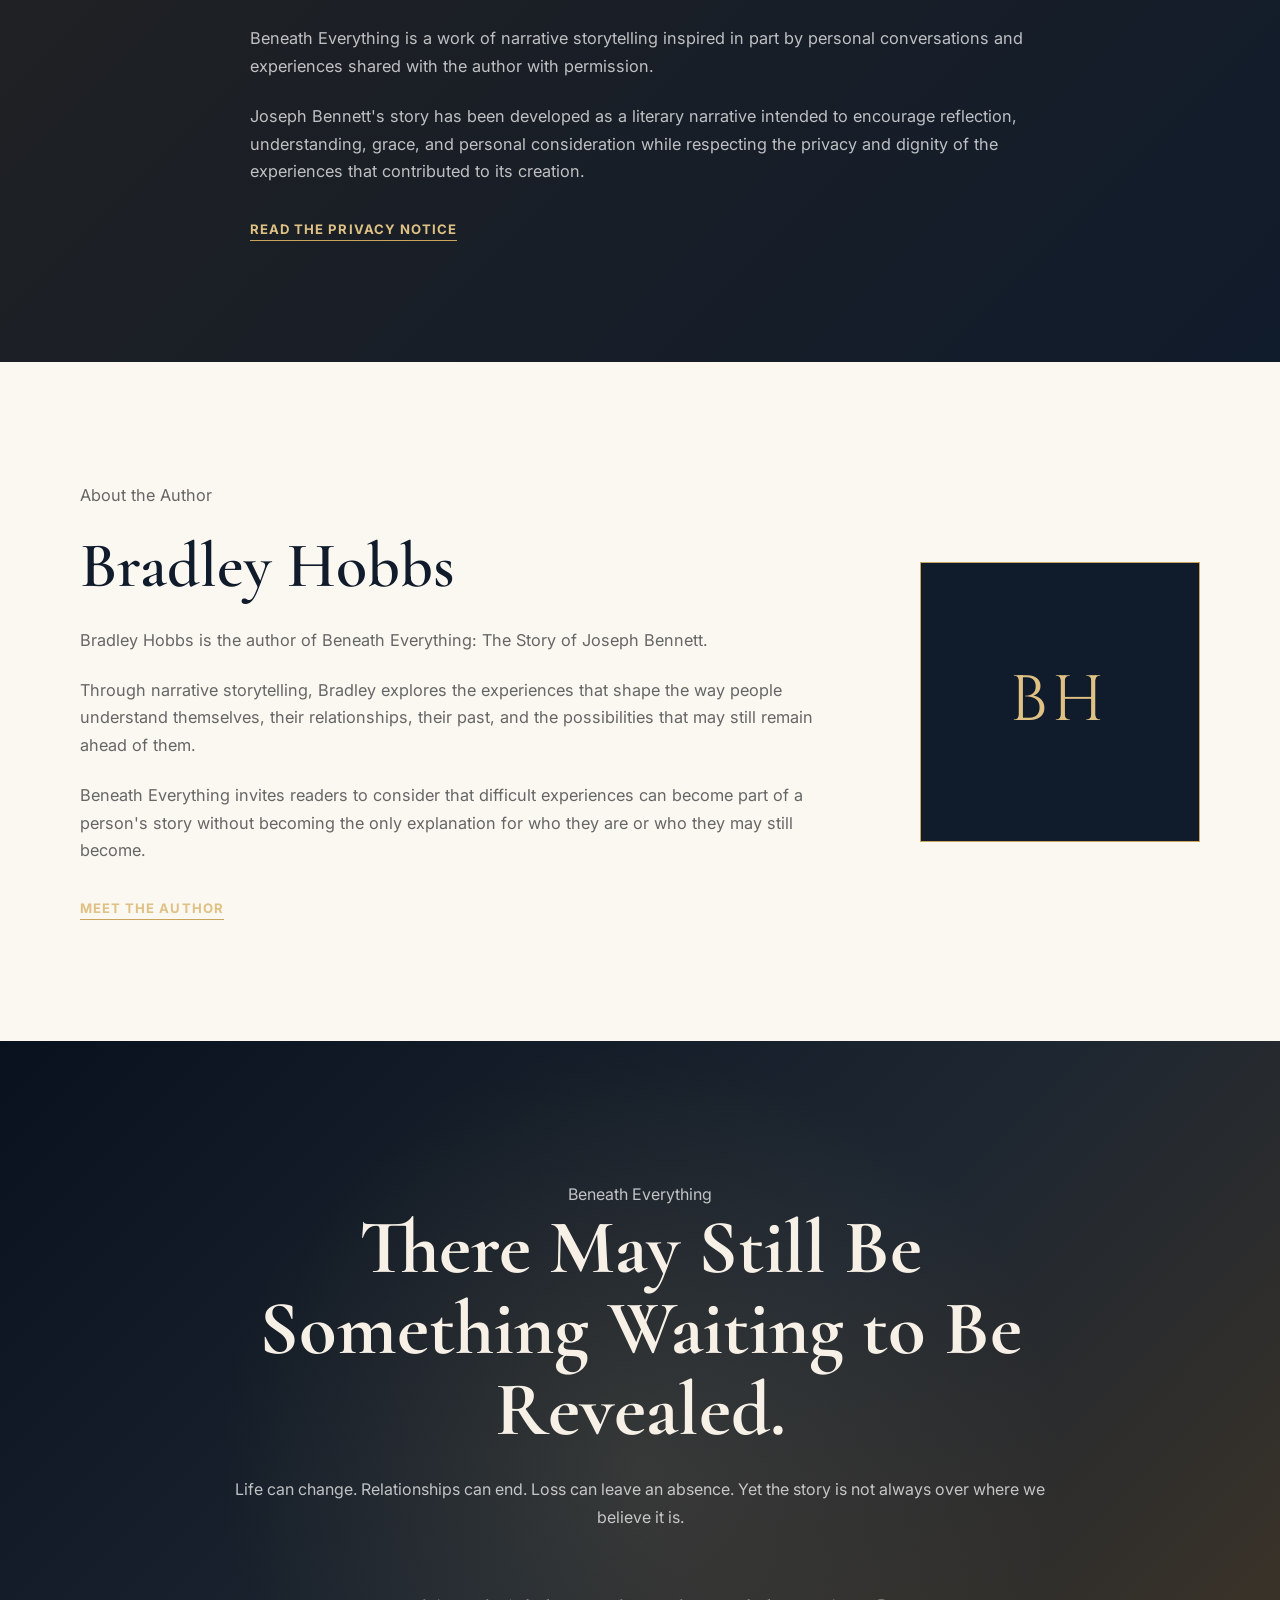
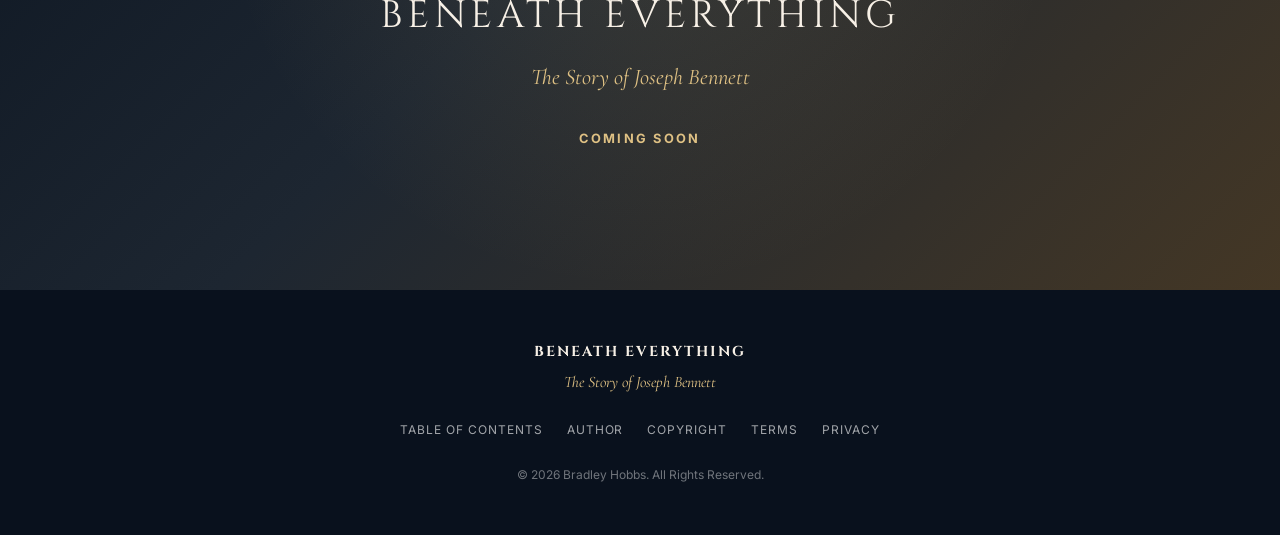
==== commit 6cebb259: "Remove Journey section and update link text Removed the 'Journey' section and updated the link text " ====
--- a/index.html
+++ b/index.html
@@ -93,12 +93,8 @@
           Joseph
         </a>
 
-        <a href="#journey">
-          Chapters
-        </a>
-
         <a href="contents.html">
-          Table of Contents
+          Read the Story
         </a>
 
         <a href="author.html">
@@ -253,164 +249,6 @@
 
 
     <!-- ======================================================
-         JOURNEY
-    ======================================================= -->
-
-    <section
-      id="journey"
-      class="section section-journey">
-
-      <div class="content-container">
-
-        <div class="section-heading">
-
-          <p class="section-eyebrow">
-            The Journey
-          </p>
-
-          <h2>
-            Five Chapters. One Continuing Story.
-          </h2>
-
-        </div>
-
-
-        <div class="journey-grid">
-
-
-          <!-- CHAPTER ONE -->
-
-          <a
-            href="chapter-1.html"
-            class="journey-card journey-link">
-
-            <span class="journey-number">
-              01
-            </span>
-
-            <h3>
-              The Person Before the Story
-            </h3>
-
-            <p>
-              The life Joseph carried before he fully understood how deeply his experiences had affected the way he saw himself and the world around him.
-            </p>
-
-            <span class="journey-action">
-              Begin Reading
-            </span>
-
-          </a>
-
-
-          <!-- CHAPTER TWO -->
-
-          <a
-            href="chapter-2.html"
-            class="journey-card journey-link">
-
-            <span class="journey-number">
-              02
-            </span>
-
-            <h3>
-              The Battle That Was Not His
-            </h3>
-
-            <p>
-              Joseph begins learning that caring deeply about others does not require him to accept responsibility for every problem around him.
-            </p>
-
-            <span class="journey-action">
-              Continue Reading
-            </span>
-
-          </a>
-
-
-          <!-- CHAPTER THREE -->
-
-          <a
-            href="chapter-3.html"
-            class="journey-card journey-link">
-
-            <span class="journey-number">
-              03
-            </span>
-
-            <h3>
-              The Things He Could Not Hold Together
-            </h3>
-
-            <p>
-              Divorce and loss bring Joseph face to face with the difficult realization that some circumstances cannot be controlled simply by worrying about them.
-            </p>
-
-            <span class="journey-action">
-              Continue Reading
-            </span>
-
-          </a>
-
-
-          <!-- CHAPTER FOUR -->
-
-          <a
-            href="chapter-4.html"
-            class="journey-card journey-link">
-
-            <span class="journey-number">
-              04
-            </span>
-
-            <h3>
-              The Life He Did Not Expect
-            </h3>
-
-            <p>
-              An unexpected relationship challenges Joseph's assumptions about fear, relationships, and the future he believed had already been decided.
-            </p>
-
-            <span class="journey-action">
-              Continue Reading
-            </span>
-
-          </a>
-
-
-          <!-- CHAPTER FIVE -->
-
-          <a
-            href="chapter-5.html"
-            class="journey-card journey-link journey-card-featured">
-
-            <span class="journey-number">
-              05
-            </span>
-
-            <h3>
-              Beneath Everything Is My Choice
-            </h3>
-
-            <p>
-              Joseph begins to understand that his history can influence his life without possessing the authority to determine every possibility that remains ahead of him.
-            </p>
-
-            <span class="journey-action">
-              Read Chapter Five
-            </span>
-
-          </a>
-
-
-        </div>
-
-      </div>
-
-    </section>
-
-
-    <!-- ======================================================
          STORY BACKGROUND
     ======================================================= -->
 
--- a/css/landing.css
+++ b/css/landing.css
@@ -278,167 +278,32 @@
 
 
 /* =========================================================
-   HERO
-========================================================= */
-
-.hero {
-  position: relative;
-
-  min-height: 100vh;
-
-  display: flex;
-  align-items: center;
-  justify-content: center;
-
-  padding:
-    160px 24px 110px;
-
-  background:
-    linear-gradient(
-      135deg,
-      #08111d 0%,
-      #101b2b 48%,
-      #3b3025 100%
-    );
+   FEATURED BANNER
+========================================================= */
+
+.banner-section {
+  padding: 100px 0 30px;
+}
+
+.book-banner {
+  width: 100%;
 
   overflow: hidden;
-}
-
-.hero::before {
-  content: "";
-
-  position: absolute;
-
-  inset: 0;
-
-  background:
-    radial-gradient(
-      circle at 70% 35%,
-      rgba(200, 164, 93, 0.18),
-      transparent 40%
-    );
-}
-
-.hero-overlay {
-  position: absolute;
-
-  inset: 0;
-
-  background:
-    linear-gradient(
-      180deg,
-      rgba(0, 0, 0, 0.1),
-      rgba(0, 0, 0, 0.45)
-    );
-}
-
-.hero-content {
-  position: relative;
-  z-index: 2;
-
-  width: min(900px, 100%);
-
-  text-align: center;
-
-  color: var(--white);
-}
-
-
-/* =========================================================
-   HERO TEXT
-========================================================= */
-
-.hero-eyebrow,
-.section-eyebrow {
-  margin-bottom: 18px;
-
-  color: var(--gold-light);
-
-  font-size: 0.78rem;
-
-  font-weight: 700;
-
-  letter-spacing:
-    0.18em;
-
-  text-transform:
-    uppercase;
-}
-
-.hero h1 {
-  font-family:
-    "Cinzel",
-    serif;
-
-  font-size:
-    clamp(3.5rem, 10vw, 8rem);
-
-  font-weight: 600;
-
-  line-height: 0.9;
-
-  letter-spacing:
-    0.05em;
-}
-
-.hero h1 span {
+
+  border:
+    1px solid rgba(16, 27, 43, 0.08);
+
+  box-shadow:
+    var(--shadow-large);
+}
+
+.book-banner img {
   display: block;
 
-  margin-top: 12px;
-
-  color: var(--gold-light);
-}
-
-.hero-subtitle {
-  margin-top: 26px;
-
-  color: var(--ivory);
-
-  font-family:
-    "Cormorant Garamond",
-    serif;
-
-  font-size:
-    clamp(1.6rem, 3vw, 2.4rem);
-
-  font-style: italic;
-}
-
-.hero-divider {
-  width: 80px;
-  height: 1px;
-
-  margin:
-    32px auto;
-
-  background:
-    var(--gold);
-}
-
-.hero-message {
-  font-family:
-    "Cormorant Garamond",
-    serif;
-
-  font-size:
-    clamp(1.6rem, 3vw, 2.3rem);
-
-  font-weight: 600;
-}
-
-.hero-description {
-  width: min(680px, 100%);
-
-  margin:
-    24px auto 0;
-
-  color:
-    rgba(255, 255, 255, 0.78);
-
-  font-size:
-    1rem;
-}
-
+  width: 100%;
+
+  height: auto;
+}
 
 /* =========================================================
    BUTTONS
@@ -564,6 +429,7 @@
 .section-story {
   background:
     var(--ivory-soft);
+   padding-top: 70px;
 }
 
 .story-highlight {
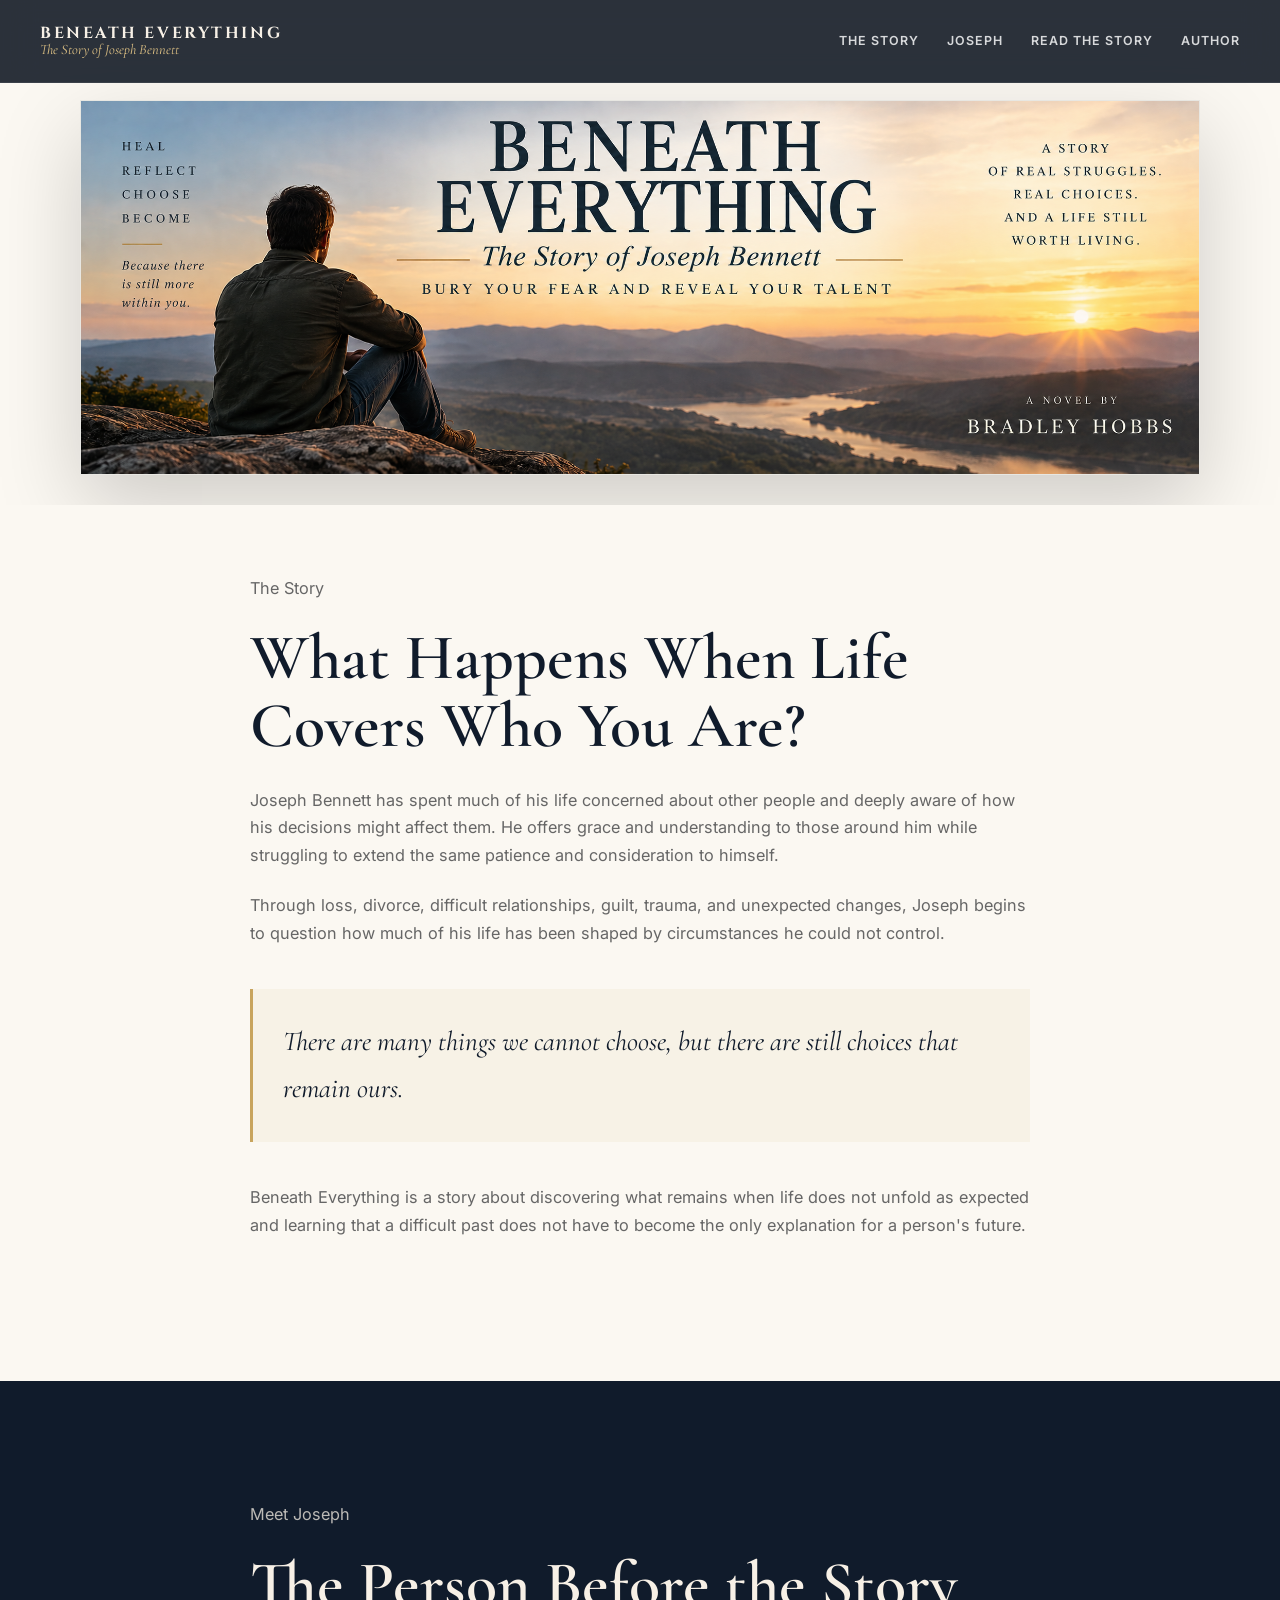
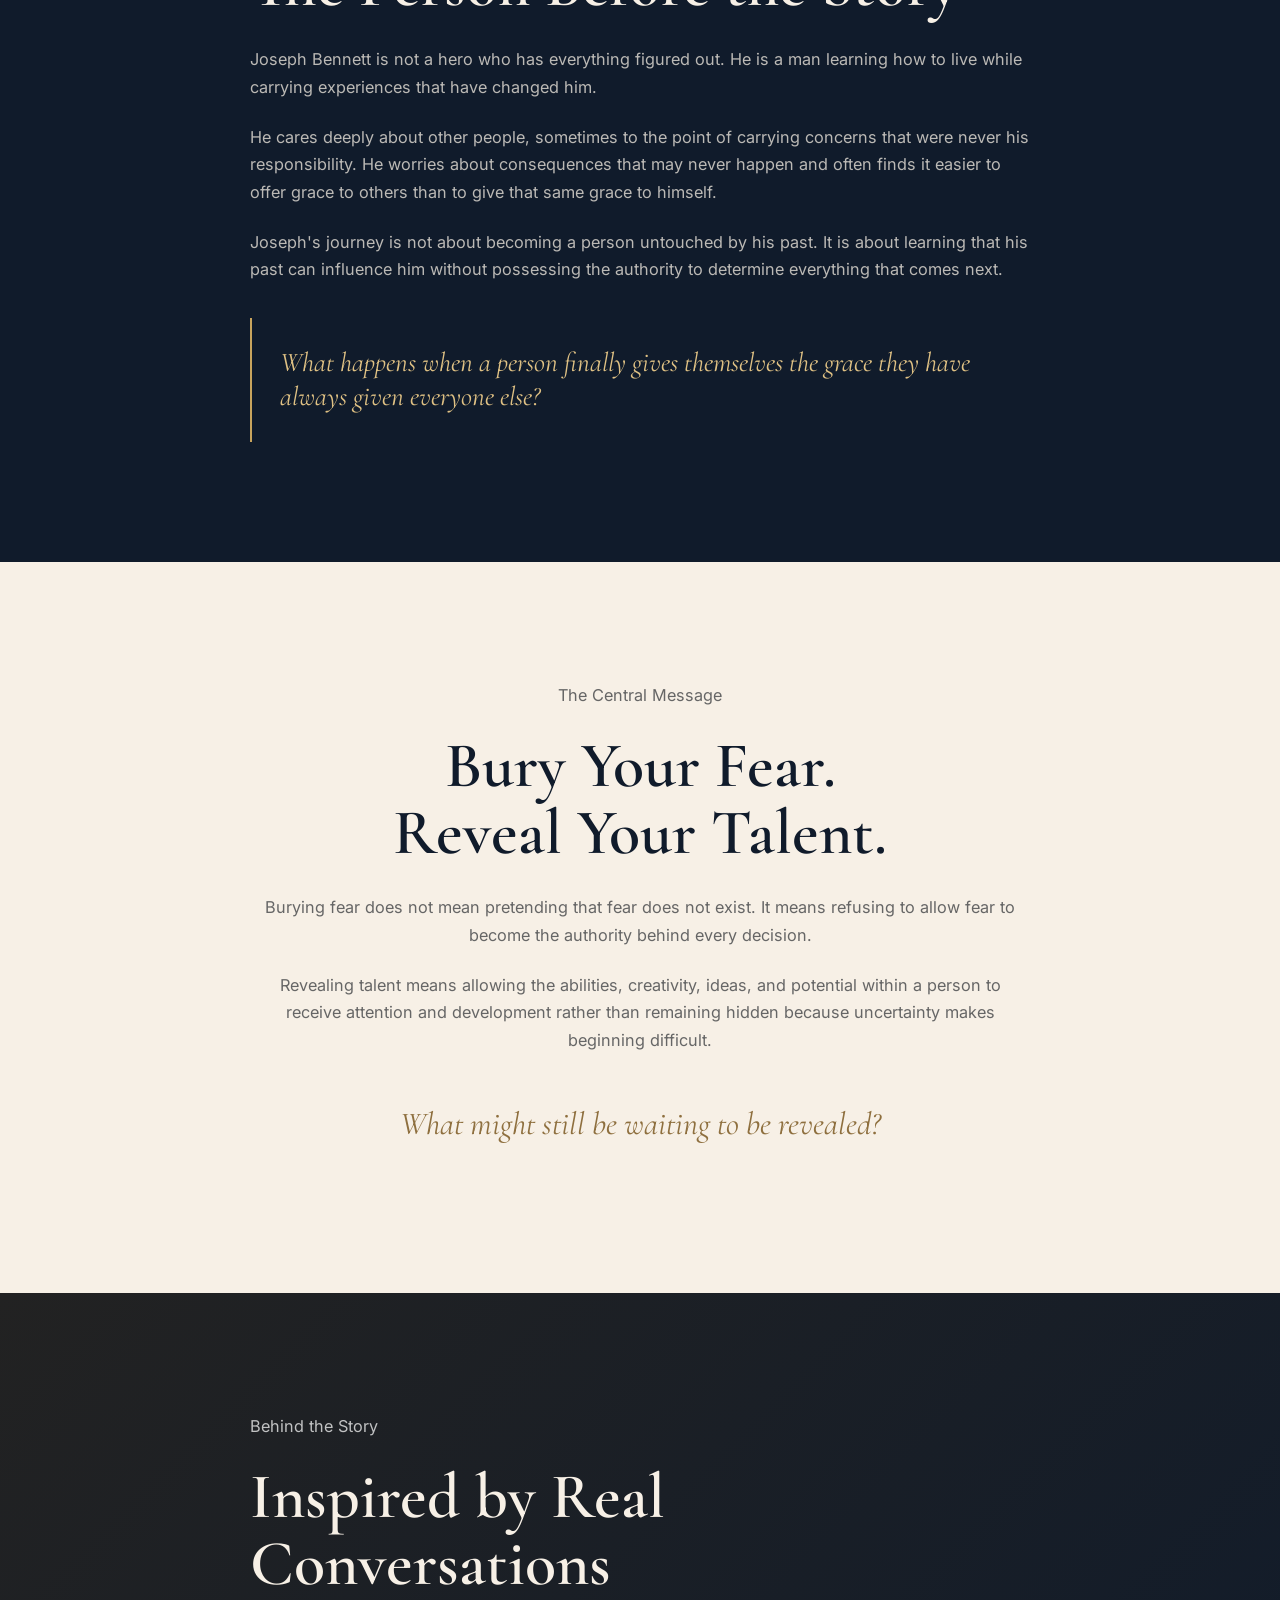
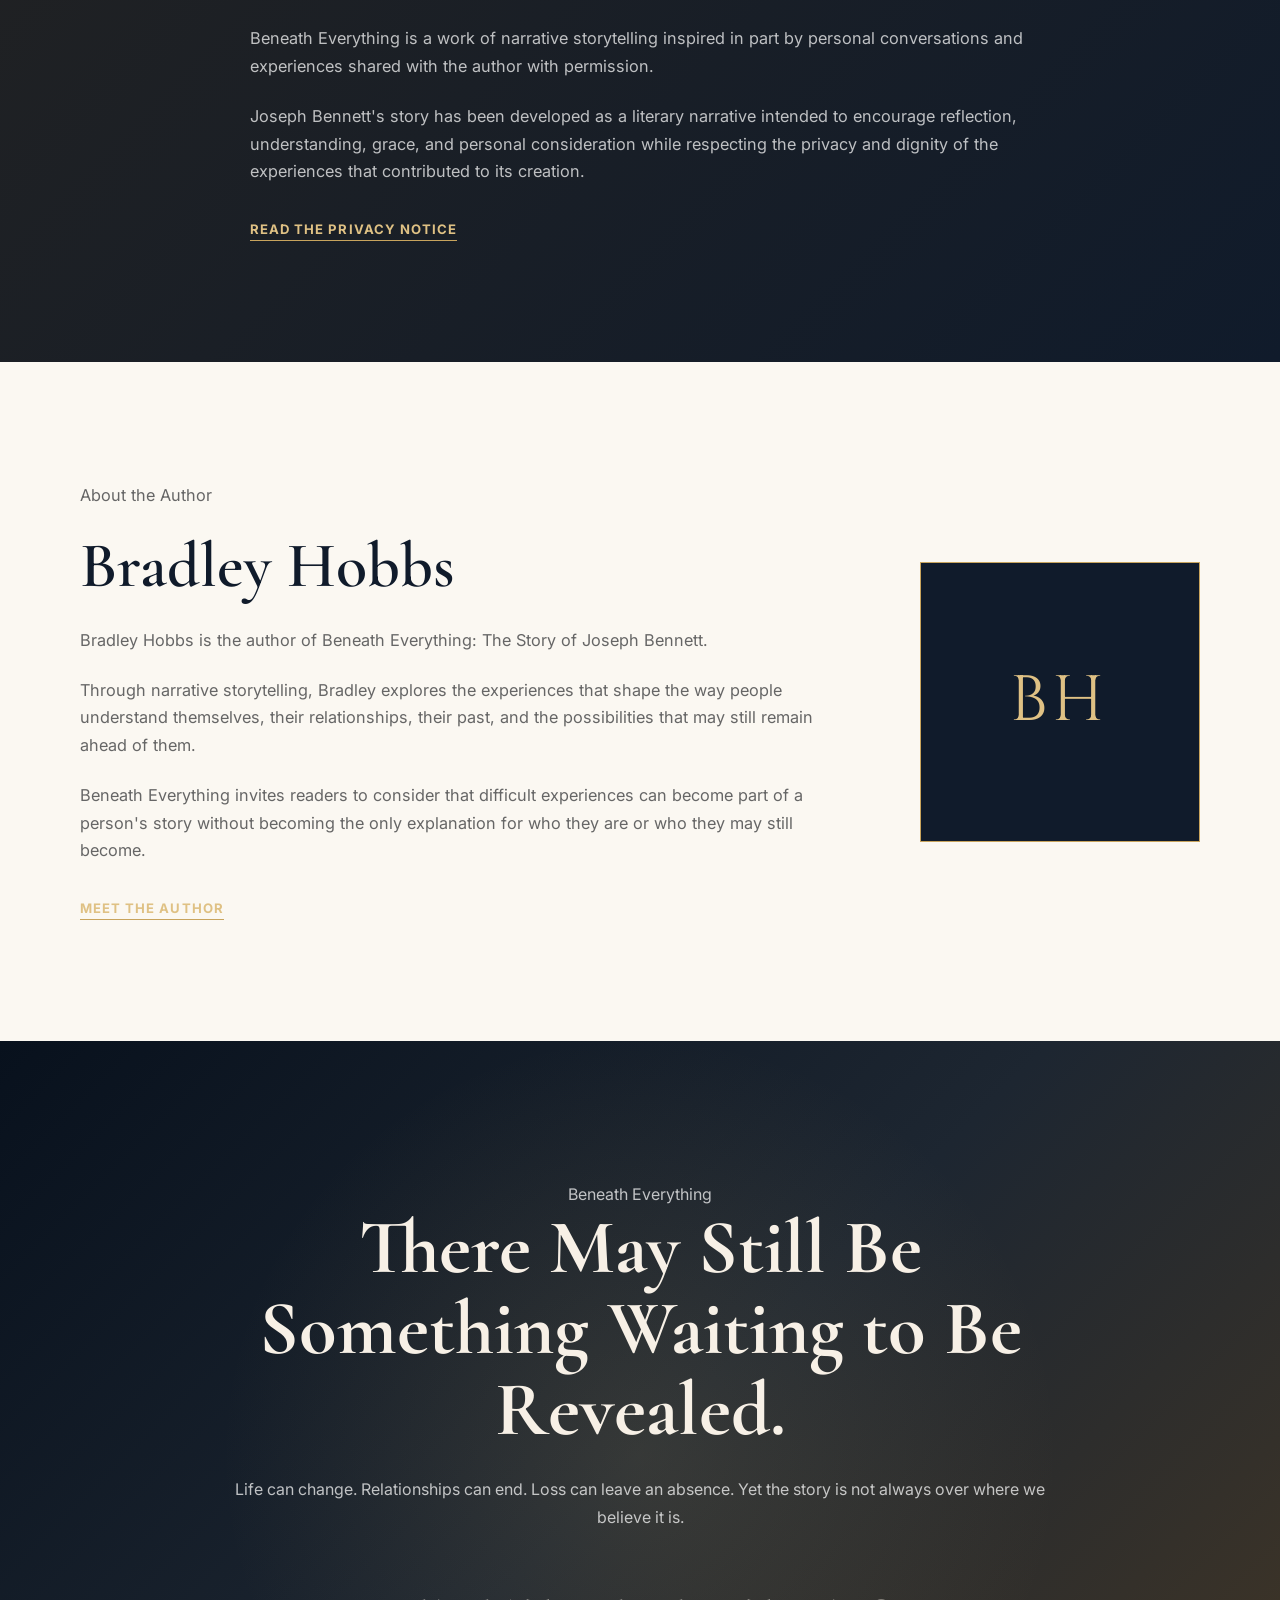
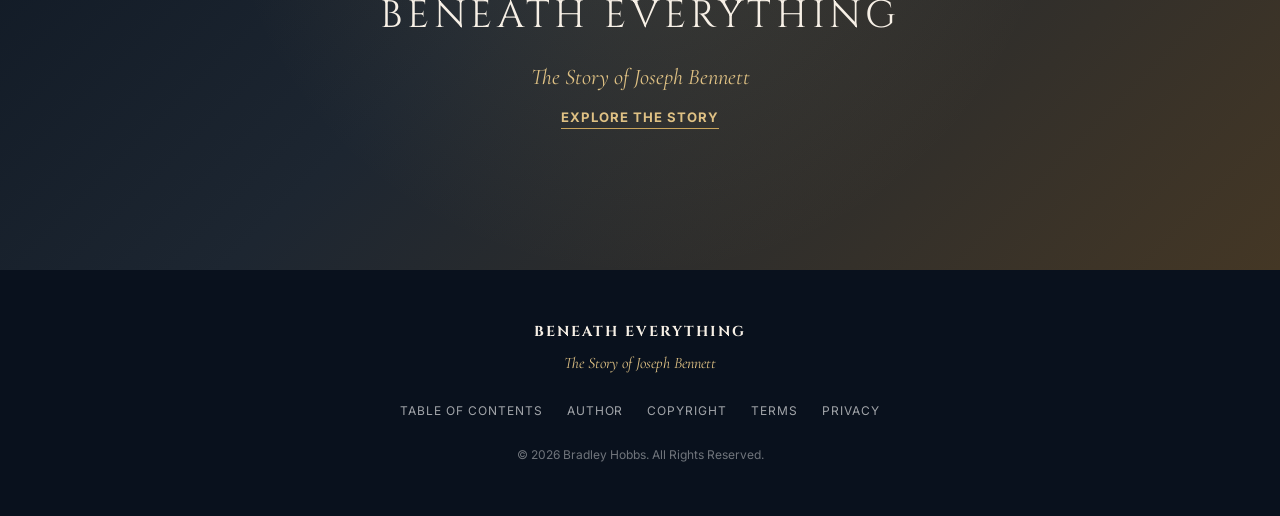
==== commit 747f53ba: "Remove misleading Coming Soon message" ====
--- a/index.html
+++ b/index.html
@@ -1,4 +1,5 @@
 <!DOCTYPE html>
+
 <html lang="en">
 
 <head>
@@ -21,9 +22,7 @@
     name="author"
     content="Bradley Hobbs">
 
-  <link
-    rel="preconnect"
-    href="https://fonts.googleapis.com">
+  <link rel="preconnect" href="https://fonts.googleapis.com">
 
   <link
     rel="preconnect"
@@ -34,19 +33,11 @@
     href="https://fonts.googleapis.com/css2?family=Cinzel:wght@400;500;600;700&family=Cormorant+Garamond:ital,wght@0,400;0,500;0,600;0,700;1,400;1,500&family=Inter:wght@400;500;600;700&display=swap"
     rel="stylesheet">
 
-  <link
-    rel="stylesheet"
-    href="css/landing.css">
+  <link rel="stylesheet" href="css/landing.css">
 
 </head>
 
-
 <body>
-
-
-  <!-- ======================================================
-       SITE HEADER
-  ======================================================= -->
 
   <header class="site-header">
 
@@ -66,7 +57,6 @@
         </span>
 
       </a>
-
 
       <button
         class="menu-toggle"
@@ -80,7 +70,6 @@
 
       </button>
 
-
       <nav
         class="site-navigation"
         aria-label="Main Navigation">
@@ -107,34 +96,25 @@
 
   </header>
 
-
   <main id="top">
 
-   <!-- ======================================================
-     FEATURED BANNER
-======================================================= -->
-
-<section
-  class="banner-section"
-  aria-label="Beneath Everything visual introduction">
-
-  <div class="content-container">
-
-    <div class="book-banner">
-
-      <img
-        src="assets/images/beneatheverythingjosephbennettbanner.png"
-        alt="Beneath Everything visual artwork">
-
-    </div>
-
-  </div>
-
-</section>
-
-    <!-- ======================================================
-         STORY
-    ======================================================= -->
+    <section
+      class="banner-section"
+      aria-label="Beneath Everything visual introduction">
+
+      <div class="content-container">
+
+        <div class="book-banner">
+
+          <img
+            src="assets/images/beneatheverythingjosephbennettbanner.png"
+            alt="Beneath Everything visual artwork">
+
+        </div>
+
+      </div>
+
+    </section>
 
     <section
       id="story"
@@ -170,11 +150,6 @@
 
     </section>
 
-
-    <!-- ======================================================
-         JOSEPH
-    ======================================================= -->
-
     <section
       id="joseph"
       class="section section-joseph">
@@ -212,11 +187,6 @@
       </div>
 
     </section>
-
-
-    <!-- ======================================================
-         CENTRAL MESSAGE
-    ======================================================= -->
 
     <section class="section section-message">
 
@@ -247,11 +217,6 @@
 
     </section>
 
-
-    <!-- ======================================================
-         STORY BACKGROUND
-    ======================================================= -->
-
     <section class="section section-background">
 
       <div class="content-container narrow">
@@ -273,7 +238,7 @@
         </p>
 
         <a
-          href="privacy.md"
+          href="privacy.html"
           class="text-link">
 
           Read the Privacy Notice
@@ -283,11 +248,6 @@
       </div>
 
     </section>
-
-
-    <!-- ======================================================
-         AUTHOR INTRODUCTION
-    ======================================================= -->
 
     <section
       id="author"
@@ -327,7 +287,6 @@
 
         </div>
 
-
         <div
           class="author-mark"
           aria-label="Bradley Hobbs">
@@ -342,11 +301,6 @@
 
     </section>
 
-
-    <!-- ======================================================
-         FINAL SECTION
-    ======================================================= -->
-
     <section class="final-section">
 
       <div class="final-overlay"></div>
@@ -377,21 +331,19 @@
 
         </div>
 
-        <p class="coming-soon">
-          Coming Soon
-        </p>
-
-      </div>
-
-    </section>
-
+        <a
+          href="contents.html"
+          class="text-link">
+
+          Explore the Story
+
+        </a>
+
+      </div>
+
+    </section>
 
   </main>
-
-
-  <!-- ======================================================
-       FOOTER
-  ======================================================= -->
 
   <footer class="site-footer">
 
@@ -409,7 +361,6 @@
 
       </div>
 
-
       <div class="footer-links">
 
         <a href="contents.html">
@@ -420,20 +371,19 @@
           Author
         </a>
 
-        <a href="copyright.md">
+        <a href="copyright.html">
           Copyright
         </a>
 
-        <a href="terms.md">
+        <a href="terms.html">
           Terms
         </a>
 
-        <a href="privacy.md">
+        <a href="privacy.html">
           Privacy
         </a>
 
       </div>
-
 
       <p class="footer-copyright">
         © 2026 Bradley Hobbs. All Rights Reserved.
@@ -443,13 +393,7 @@
 
   </footer>
 
-
-  <!-- ======================================================
-       LANDING PAGE JAVASCRIPT
-  ======================================================= -->
-
   <script src="js/landing.js"></script>
-
 
 </body>
 </html>
